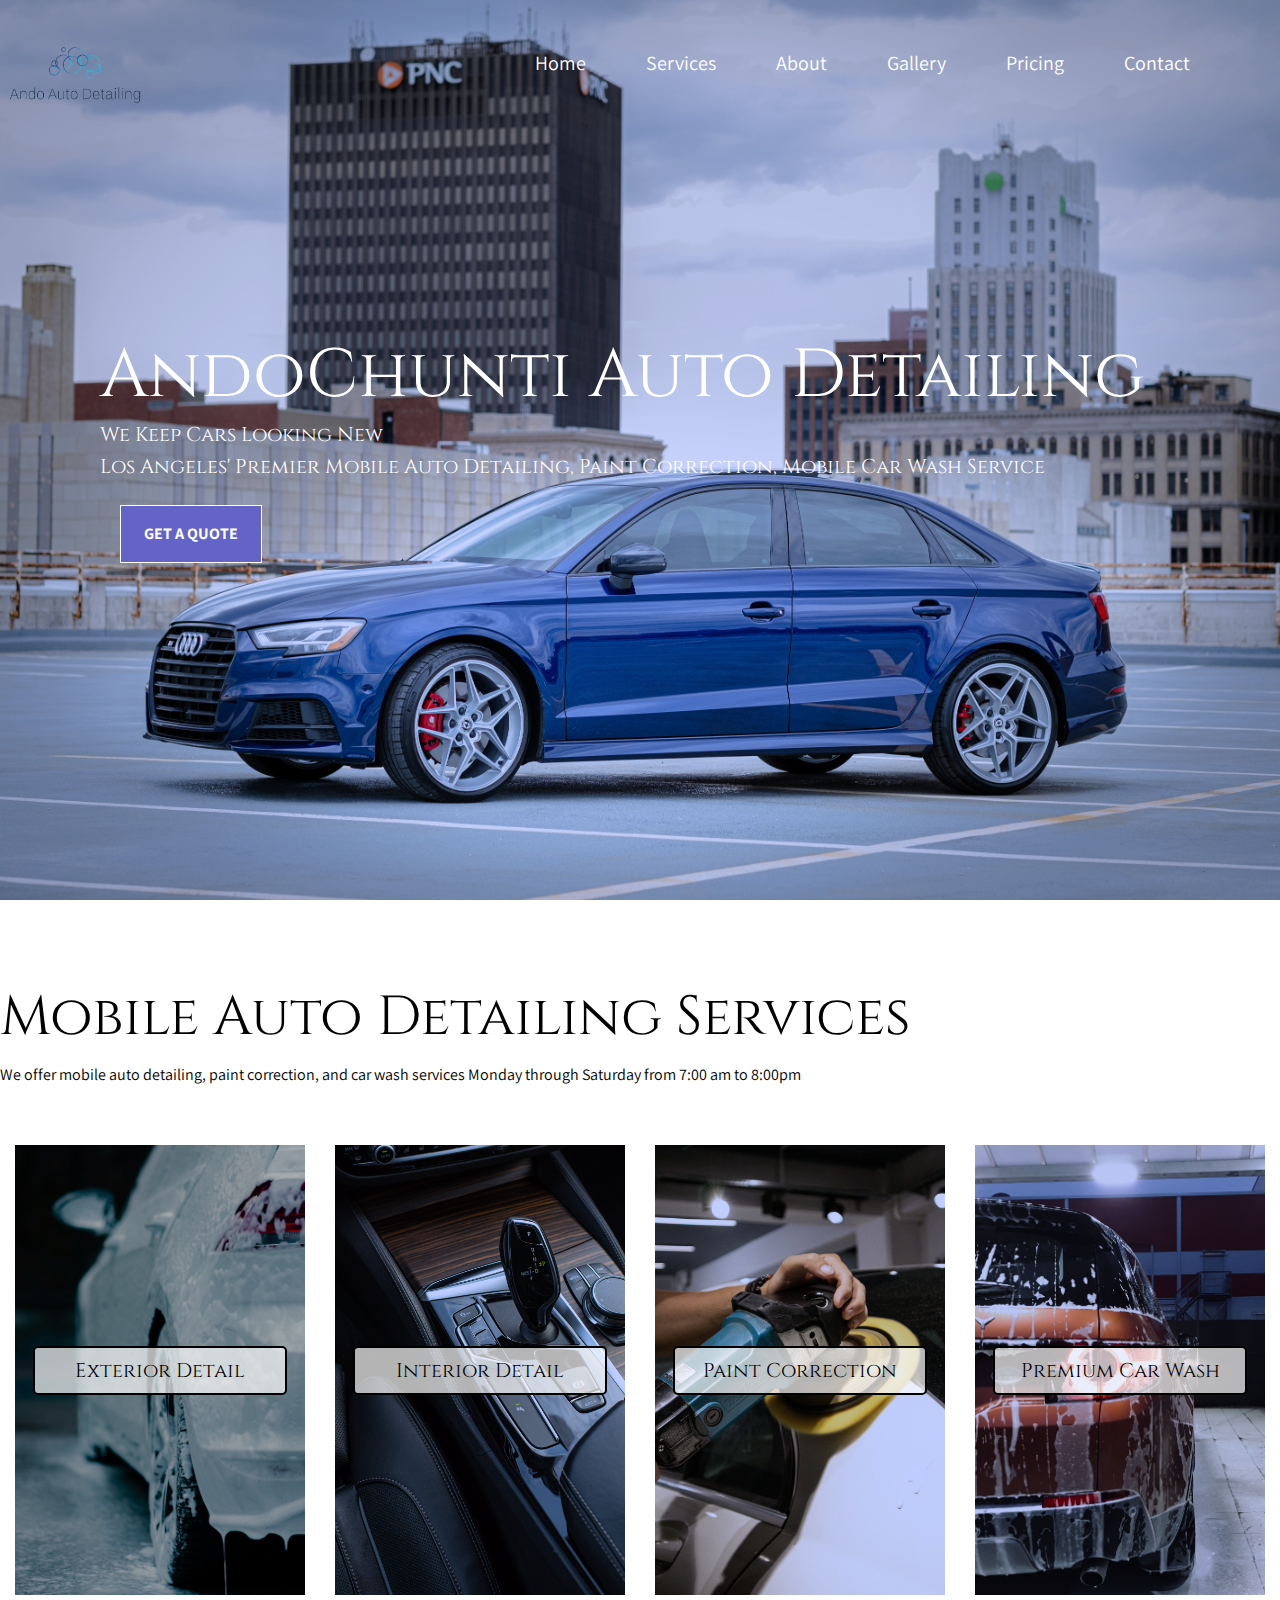
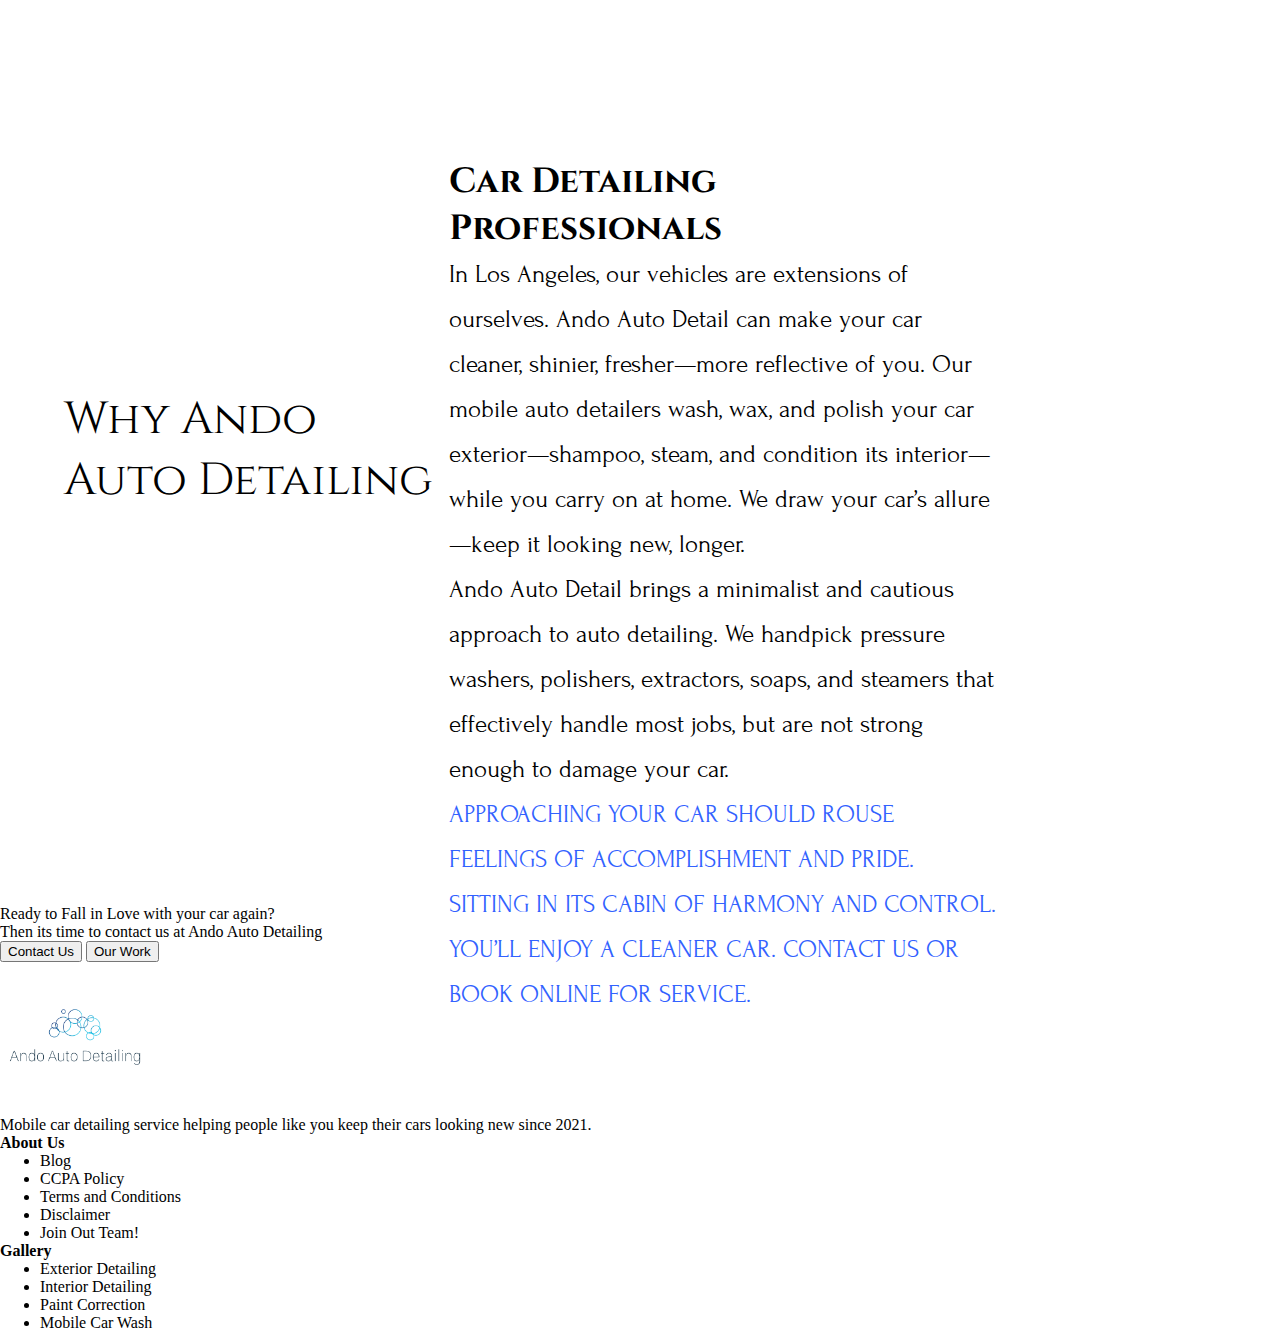
==== index.html @ afe89980 "Added About Section" ====
<!DOCTYPE html>
<html lang="en">
<head>
    <meta charset="UTF-8">
    <meta http-equiv="X-UA-Compatible" content="IE=edge">
    <meta name="viewport" content="width=device-width, initial-scale=1.0">
    <link href="https://fonts.googleapis.com/css2?family=Assistant&display=swap" rel="stylesheet">
    <link href="https://fonts.googleapis.com/css2?family=Cinzel:wght@500&display=swap" rel="stylesheet">
    <link href="https://fonts.googleapis.com/css2?family=Nanum+Pen+Script&display=swap" rel="stylesheet">
    <link href="https://fonts.googleapis.com/css2?family=Julius+Sans+One&display=swap" rel="stylesheet">
    <link href="https://fonts.googleapis.com/css2?family=Forum&display=swap" rel="stylesheet">
    <link rel="stylesheet" href="styles.css">
    <title>Ando Auto Detailing</title>
</head>
<body>
    <div class="page">
        <section class="header-section">
            <header class="header">
                <img src="imgs/logoremovebg.png" class="image-logo">
                <nav>
                    <ul class="header-navbar-list">
                        <li><a>Home</a></li>
                        <li><a>Services</a></li>
                        <li><a>About</a></li>
                        <li><a>Gallery</a></li>
                        <li><a>Pricing</a></li>
                        <li><a>Contact</a></li>
                    </ul>
                </nav>
            </header>
            <section class="header-intro-section">
                <h1>AndoChunti Auto Detailing</h1>
                <p>We Keep Cars Looking New</p>
                <p>Los Angeles' Premier Mobile Auto Detailing, Paint Correction, Mobile Car Wash Service</p>
                <button type="button">GET A QUOTE</button>
            </section>
        </section>
        <section class="services-section">
            <div class="services-section-text">
                <h2>Mobile Auto Detailing Services</h2>
                <p>We offer mobile auto detailing, paint correction, and car wash services Monday through Saturday from 7:00 am to 8:00pm</p>
            </div>
            <section class="services-section-links">
                <div class="exterior-detail service">
                    <div class="service-textbox">
                        <h5>Exterior Detail</h5>
                        <p>Wash, Wax, Clay, Buff, & More.</p>
                    </div>
                </div>
                <div class="interior-detail service">
                    <div class="service-textbox">
                        <h5>Interior Detail</h5>
                        <p>Steam and Shampoo Your Car's Interior.</p>
                    </div>
                </div>
                <div class="paint-correction service">
                    <div class="service-textbox">
                        <h5>Paint Correction</h5>
                        <p>Restore Your Paint's Shine.</p>
                    </div>
                </div>
                <div class="car-wash service">
                    <div class="service-textbox">
                        <h5>Premium Car Wash</h5>
                        <p>The Secret to Keeping Your Car Looking New.</p>
                    </div>
                </div>
            </section>
        </section>
        <section class="about-section">
            <div class="about-section-container">
                <div class="about-section-background"></div>
                <div class="about-section-text">
                    <h2>Why Ando Auto Detailing</h2>
                    <section>
                        <h3>Car Detailing Professionals</h3>
                        <p>In Los Angeles, our vehicles are extensions of ourselves. Ando Auto Detail can make your car cleaner, shinier, fresher—more reflective of you. Our mobile auto detailers wash, wax, and polish your car exterior—shampoo, steam, and condition its interior—while you carry on at home. We draw your car’s allure—keep it looking new, longer.</p>
                        <p>Ando Auto Detail brings a minimalist and cautious approach to auto detailing. We handpick pressure washers, polishers, extractors, soaps, and steamers that effectively handle most jobs, but are not strong enough to damage your car.</p>
                        <p class="last-paragraph">APPROACHING YOUR CAR SHOULD ROUSE FEELINGS OF ACCOMPLISHMENT AND PRIDE. SITTING IN ITS CABIN OF HARMONY AND CONTROL. YOU’LL ENJOY A CLEANER CAR. CONTACT US OR BOOK ONLINE FOR SERVICE.</p>
                    </section>
                </div>
            </div>
        </section>
        <section>
            <p>Ready to Fall in Love with your car again?</p>
            <p>Then its time to contact us at Ando Auto Detailing</p>
            <button type="button">Contact Us</button>
            <button type="button">Our Work</button>
        </section>
        <section>
            <footer>
                <img src="imgs/logoremovebg.png" class="image-logo">
                <p>Mobile car detailing service helping people like you keep their cars looking new since 2021.</p>
                <div>
                    <h4>About Us</h4>
                    <ul>
                        <li>Blog</li>
                        <li>CCPA Policy</li>
                        <li>Terms and Conditions</li>
                        <li>Disclaimer</li>
                        <li>Join Out Team!</li>
                    </ul>
                </div>
                <div>
                    <h4>Gallery</h4>
                    <ul>
                        <li>Exterior Detailing</li>
                        <li>Interior Detailing</li>
                        <li>Paint Correction</li>
                        <li>Mobile Car Wash</li>
                    </ul>
                </div>
            </footer>
        </section>
    </div>
</body>
</html>
---- styles.css ----
*, *::after, *::before {
    margin:0;
}

/*******************************************
Header Section
********************************************/
.header-section {
    background-image: url(imgs/audiheaderimage.jpg);
    background-size: cover;
    background-position: 50% 60%;
    height: 100vh;
    background-color: rgba(156, 179, 255, 0.55);
    background-blend-mode: multiply;
    color: white;
}

.header {
    display: flex;
}

.header-navbar-list {
    display: flex;
    justify-content: flex-end;
    list-style-type: none;
    margin-right: 60px;
}

.header-navbar-list li {
    margin: 50px 30px;
    font: 20px "Assistant";
}

nav {
    width: 100%;
}

.image-logo {
    height: 150px;
}

.header-intro-section {
    margin: 20vh 0 0 100px;
}

h1 {
    font: 68px "Cinzel";
}

.header-intro-section p {
    font: 20px "Cinzel";
    margin-bottom: 5px;
}

.header-intro-section button {
    background-color: rgba(100,100,200,1);
    border: 1px solid white;
    box-sizing: border-box;
    color: white;
    font-family: "Assistant";
    font-size: 16px;
    font-weight: 700;
    line-height: 24px;
    padding: 16px 23px;
    margin: 20px;
    transition: .8s;
}

.header-intro-section button:hover {
    background-color: white;
    color: black;
    border: 1px solid black;
}

/*********************************************
Service Section
**************************************************/

.services-section {
    display: flex;
    flex-direction: column;
}

.services-section-text {
    align-self: center;
    margin: 80px 370px 60px 0;
}

.services-section h2 {
    font: 55px "Cinzel";
    text-align: start;
    margin-bottom: 10px;
}

.services-section p {
    font-family: "Assistant";
    text-align: start;
}


.services-section-links {
    display: flex;
    flex-direction: row;
    justify-content: center;

}

.service {
    height: 450px;
    width: 300px;
    margin: 0 15px;
    background-color: rgba(156, 179, 255, 0.65);
    background-blend-mode: multiply;
    display: flex;
    justify-content: center;
    align-items: center;
}

.exterior-detail {
    background-image: url(imgs/exteriordetail.jpg);
    background-size: cover;
    background-color: rgba(255, 180, 145, 0.55);
    background-blend-mode: multiply;
}

.interior-detail {
    background-image: url(imgs/interiordetail.jpg);
    background-size: cover;
}

.paint-correction {
    background-image: url(imgs/paintcorrection.jpg);
    background-size: cover;
}

.car-wash {
    background-image: url(imgs/premierwash.jpg);
    background-size: cover;
}

.service-textbox {
    height: 45px;
    width: 250px;
    background-color: rgba(255,255,255,.7);
    border: 2px solid black;
    border-radius: 5px;
    display:flex;
    flex-direction: column;
    justify-content: center;
    align-items:center;
    transition: .5s;
}

.service-textbox h5 {
    font: 20px "Cinzel";
}

.service-textbox p {
    text-align: center;
    display: none;
}

.service:hover .service-textbox p {
    display: block;
}

.service:hover .service-textbox {
    height: 350px;
    justify-content: space-evenly;
}

.service:hover {
    background-color: white;
}

/***************************************
About Section
***************************************/




.about-section-container {
    margin: 50px 0;
    display:flex;
    flex-direction: row-reverse;
}


.about-section-background {
    background-image: url(imgs/driverinterior.jpg);
    background-size: cover;
    background-attachment: fixed;
    background-repeat: no-repeat;
    background-position: center center;
    width:65vw;
    height:90vh;
}

.about-section-text {
    color: black;
    background-color: rgba(255,255,255,1);
    height: 65vh;
    width: 80vw;
    align-self: center;
    margin-right: -40vw;
    z-index: 1;
    display: flex;
    justify-content: space-between;
}

.about-section-text h2 {
    font: 45px "Cinzel";
    align-self: center;
    margin: 0 0 0 5vw;
}

.about-section-text section {
    margin: 0 2vw 0 0;
    width: 900px;
    display: flex;
    flex-direction: column;
    justify-content: space-around;
}

.about-section-text section h3 {
    font: 35px "Cinzel";
    font-weight: bold;
}

.about-section-text section p {
    font: 25px "Forum";
    line-height: 45px;
}

.last-paragraph {
    color: rgb(50, 98, 255)
}
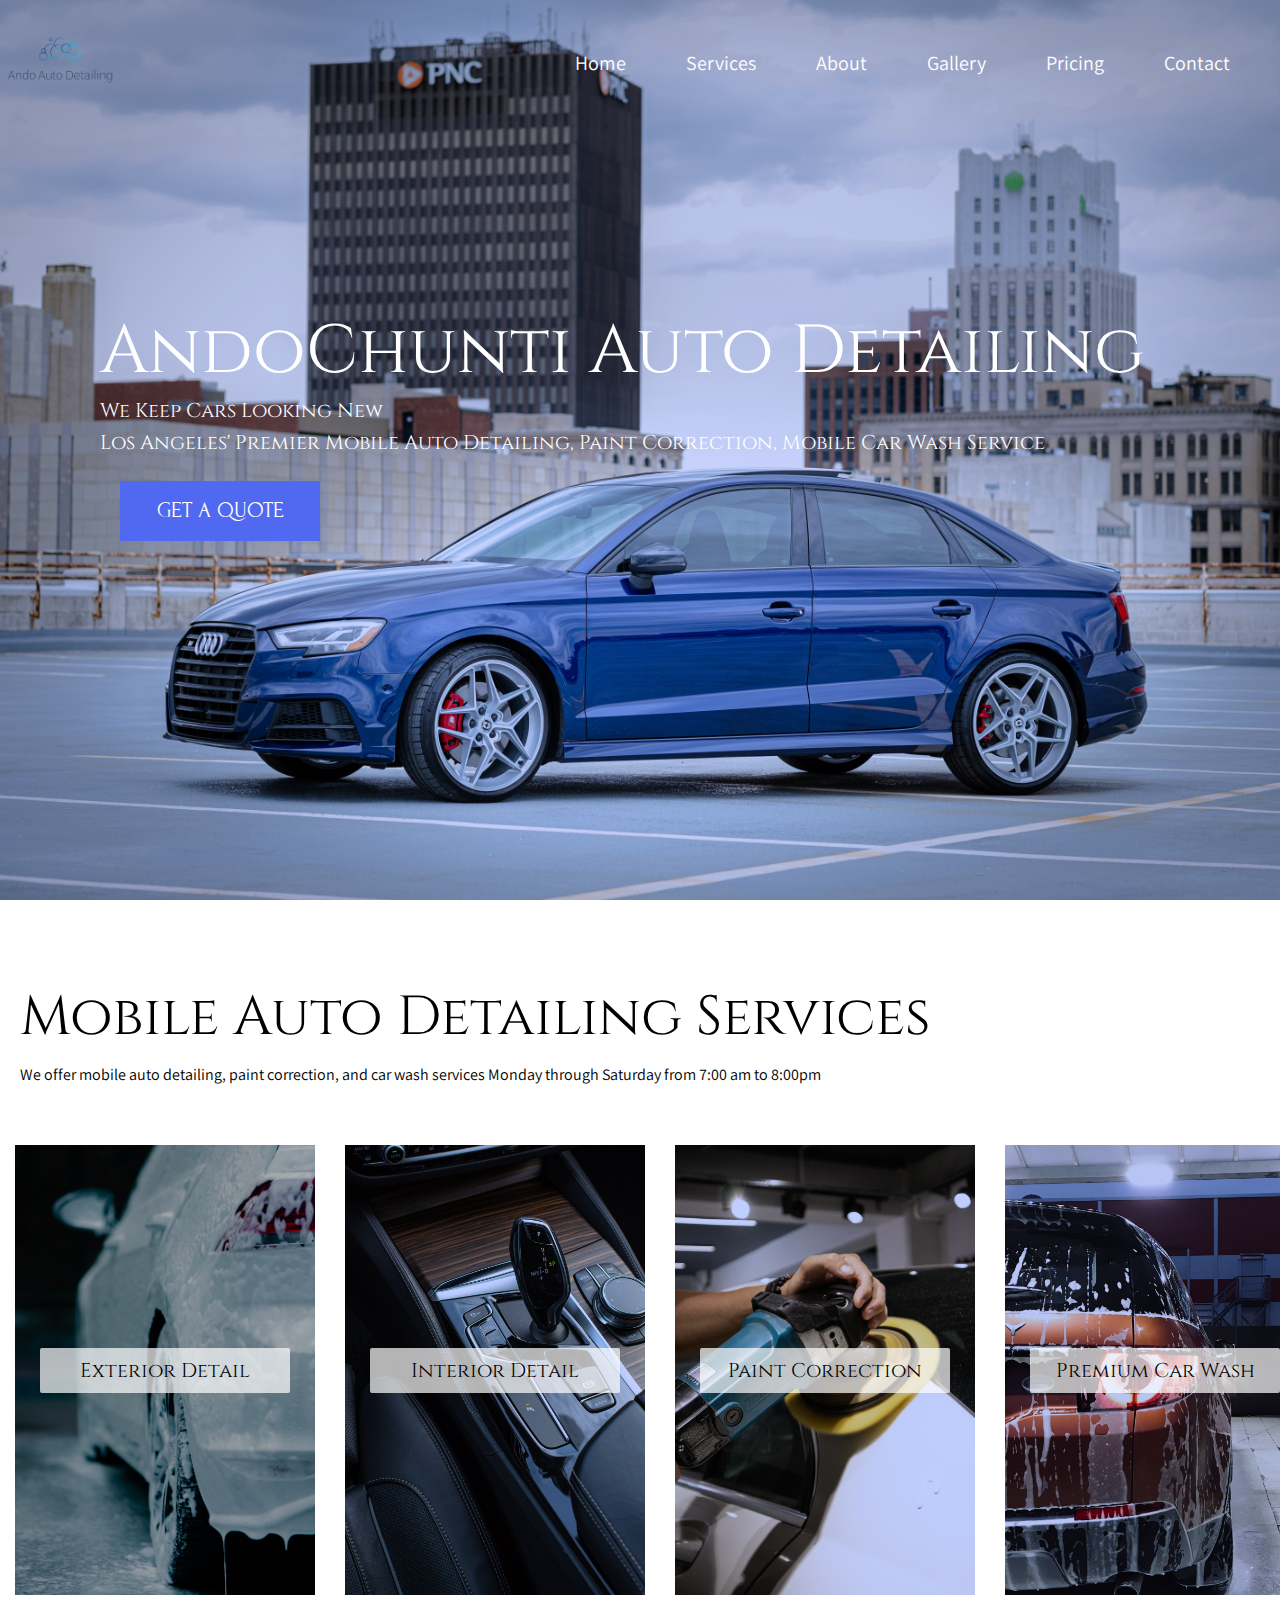
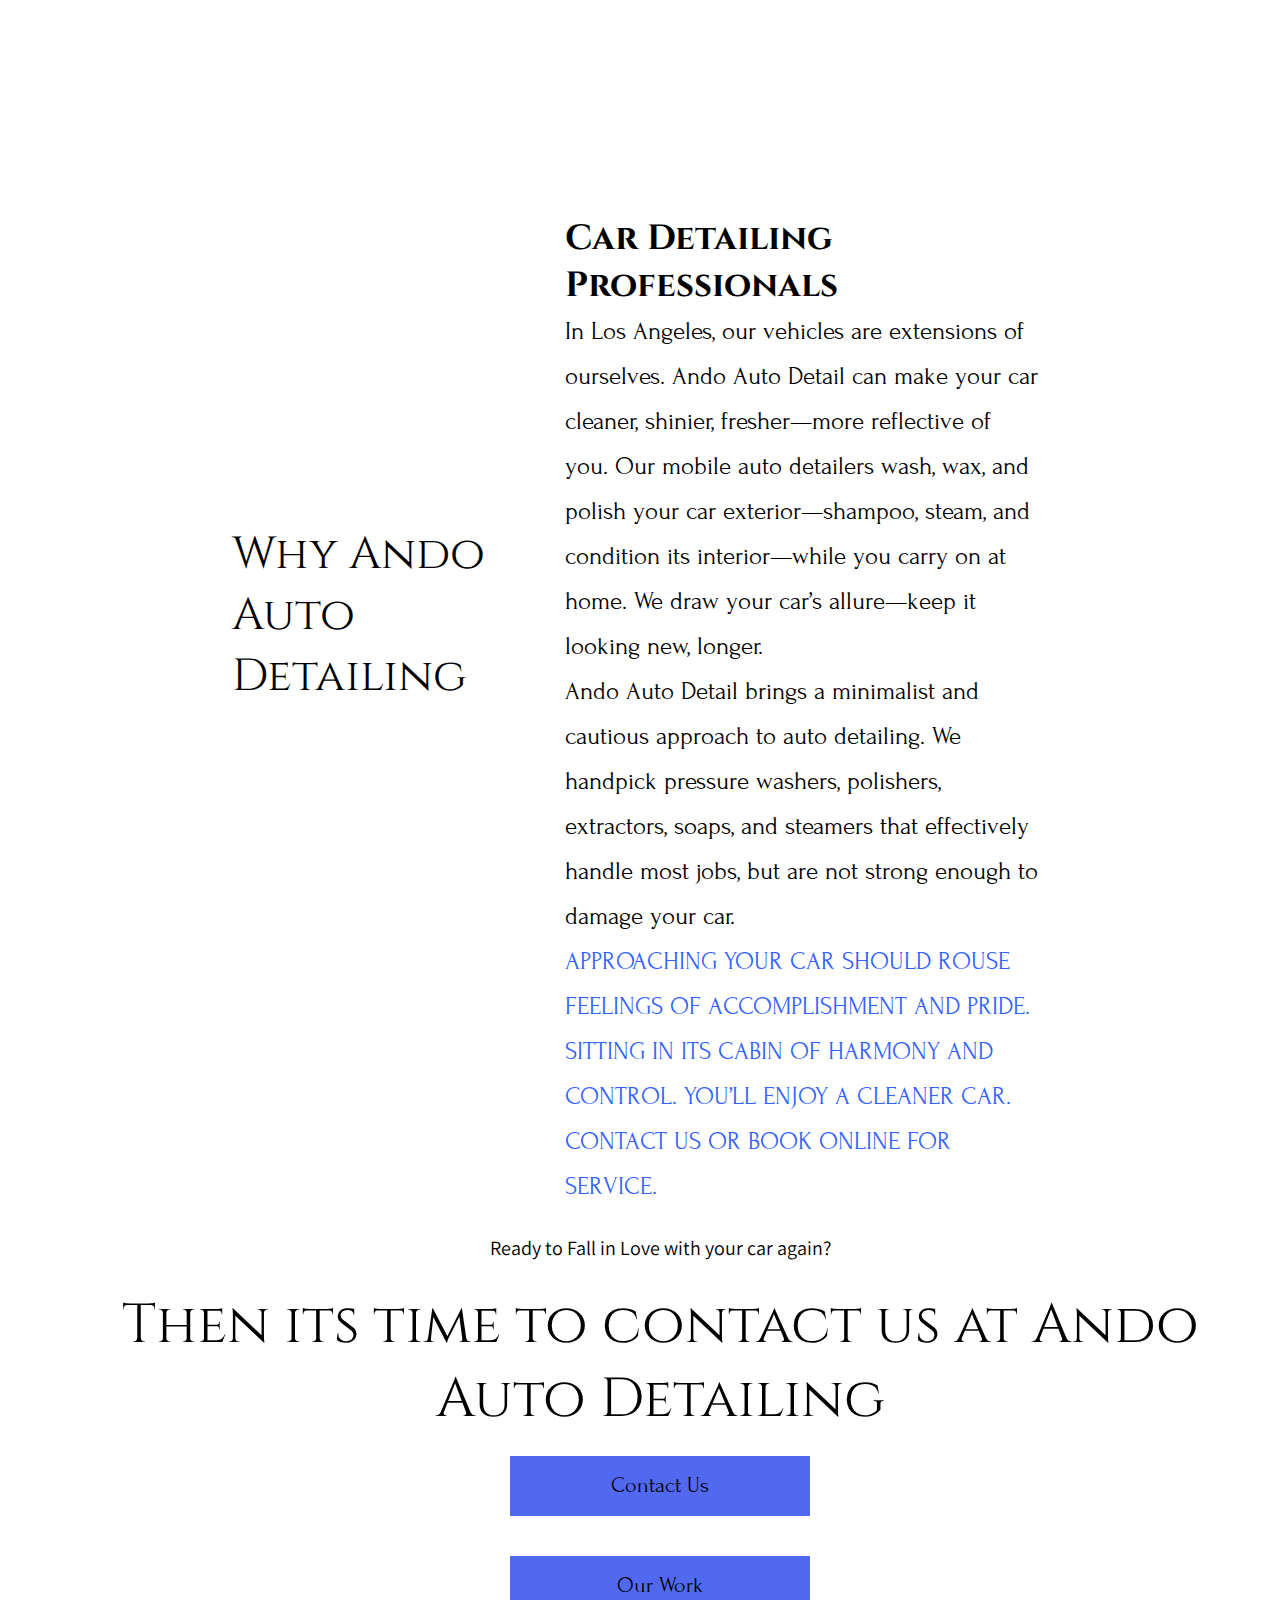
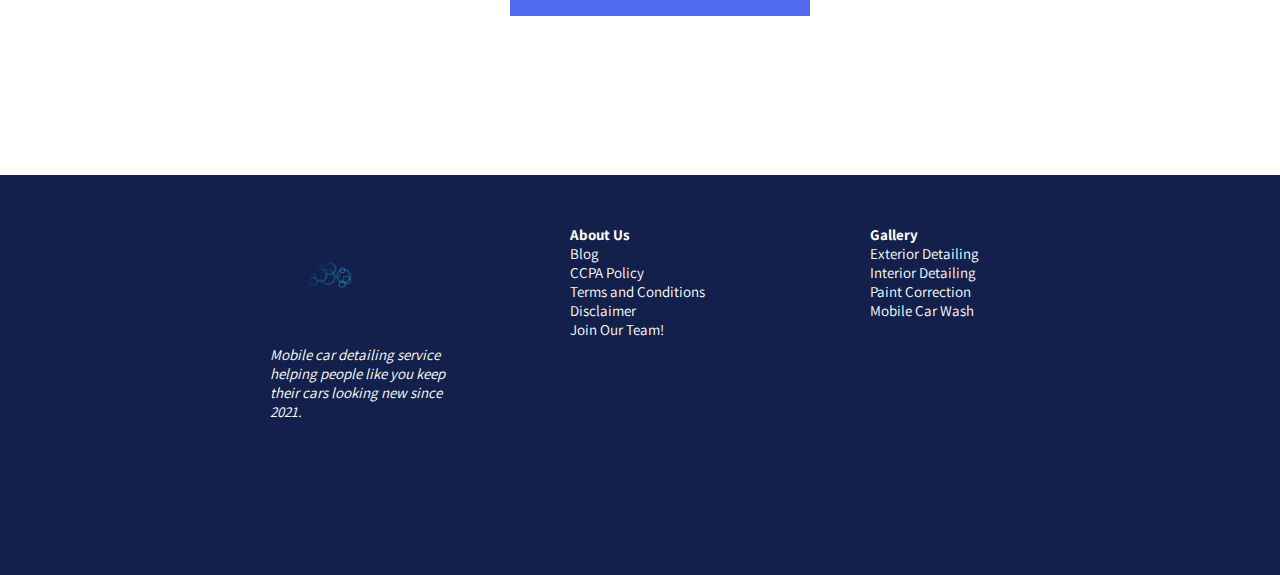
==== commit a3ed09d7: "Added Contact and Footer Section" ====
--- a/index.html
+++ b/index.html
@@ -81,27 +81,31 @@
                 </div>
             </div>
         </section>
-        <section>
-            <p>Ready to Fall in Love with your car again?</p>
-            <p>Then its time to contact us at Ando Auto Detailing</p>
-            <button type="button">Contact Us</button>
-            <button type="button">Our Work</button>
+        <section class="contact-section">
+            <div class="contact-section-container">
+                <p>Ready to Fall in Love with your car again?</p>
+                <h2>Then its time to contact us at Ando Auto Detailing</h2>
+                <button type="button">Contact Us</button>
+                <button type="button">Our Work</button>
+            </div>
         </section>
-        <section>
-            <footer>
-                <img src="imgs/logoremovebg.png" class="image-logo">
-                <p>Mobile car detailing service helping people like you keep their cars looking new since 2021.</p>
-                <div>
+        <section class="footer-section">
+            <footer class="footer-section-container">
+                <div class="footer-section-summary">
+                    <img src="imgs/logoremovebg.png" class="image-logo">
+                    <p><em>Mobile car detailing service helping people like you keep their cars looking new since 2021.</em></p>
+                </div>
+                <div class="footer-section-about">
                     <h4>About Us</h4>
                     <ul>
                         <li>Blog</li>
                         <li>CCPA Policy</li>
                         <li>Terms and Conditions</li>
                         <li>Disclaimer</li>
-                        <li>Join Out Team!</li>
+                        <li>Join Our Team!</li>
                     </ul>
                 </div>
-                <div>
+                <div class="footer-section-gallery">
                     <h4>Gallery</h4>
                     <ul>
                         <li>Exterior Detailing</li>
--- a/styles.css
+++ b/styles.css
@@ -1,5 +1,9 @@
 *, *::after, *::before {
     margin:0;
+}
+
+body {
+    position: absolute;
 }
 
 /*******************************************
@@ -36,7 +40,7 @@
 }
 
 .image-logo {
-    height: 150px;
+    height:120px;
 }
 
 .header-intro-section {
@@ -53,23 +57,23 @@
 }
 
 .header-intro-section button {
-    background-color: rgba(100,100,200,1);
-    border: 1px solid white;
+    background-color: rgb(81, 105, 241);
+    border: none;
     box-sizing: border-box;
     color: white;
-    font-family: "Assistant";
-    font-size: 16px;
-    font-weight: 700;
+    font: 22px "Forum";
     line-height: 24px;
     padding: 16px 23px;
     margin: 20px;
     transition: .8s;
+    width: 200px;
+    height: 60px;
 }
 
 .header-intro-section button:hover {
-    background-color: white;
-    color: black;
-    border: 1px solid black;
+    height: 65px;
+    width: 220px;
+    font-size: 24px;
 }
 
 /*********************************************
@@ -142,8 +146,8 @@
     height: 45px;
     width: 250px;
     background-color: rgba(255,255,255,.7);
-    border: 2px solid black;
-    border-radius: 5px;
+    border: none;
+    border-radius: 2px;
     display:flex;
     flex-direction: column;
     justify-content: center;
@@ -181,7 +185,7 @@
 
 
 .about-section-container {
-    margin: 50px 0;
+    margin: 120px 0;
     display:flex;
     flex-direction: row-reverse;
 }
@@ -193,17 +197,17 @@
     background-attachment: fixed;
     background-repeat: no-repeat;
     background-position: center center;
-    width:65vw;
-    height:90vh;
+    width:50vw;
+    height:1000px;
 }
 
 .about-section-text {
     color: black;
     background-color: rgba(255,255,255,1);
-    height: 65vh;
-    width: 80vw;
+    height: 800px;
+    width: 70vw;
     align-self: center;
-    margin-right: -40vw;
+    margin-right: -30vw;
     z-index: 1;
     display: flex;
     justify-content: space-between;
@@ -235,4 +239,86 @@
 
 .last-paragraph {
     color: rgb(50, 98, 255)
-}+}
+
+
+/***************************************
+Contact Section
+***************************************/
+
+.contact-section {
+    margin: 0 100px 0 100px;
+}
+
+.contact-section-container {
+    height: 60vh;
+    display: flex;
+    flex-direction: column;
+    align-items: center;
+    justify-content: flex-start;
+}
+
+.contact-section-container p {
+    font: 20px "Assistant";
+    text-align: center;
+    margin: 0 0 3vh 0;
+}
+
+.contact-section-container h2 {
+    font: 55px "Cinzel";
+    text-align: center;
+}
+
+
+.contact-section-container button {
+    background-color: rgb(81, 105, 241);
+    border: none;
+    box-sizing: border-box;
+    color: black;
+    font-family: "Forum";
+    font-size: 22px;
+    line-height: 24px;
+    padding: 16px 23px;
+    margin: 20px;
+    transition: .8s;
+    height: 60px;
+    width: 300px;
+}
+
+.contact-section-container button:hover {
+    height: 65px;
+    width: 320px;
+    font-size: 24px;
+}
+
+/***********************************
+Footer Section
+************************************/
+
+.footer-section {
+    background-color: rgb(19, 32, 75);
+    height: 400px;
+
+}
+
+.footer-section-container {
+    display: flex;
+    justify-content: center;
+    align-items: flex-start;
+}
+
+.footer-section-container div {
+    display: flex;
+    flex-direction: column;
+    align-items: flex-start;
+    width: 180px;
+    margin: 20px;
+    font: 15px "Assistant";
+    color: white;
+    margin: 50px 60px 0 60px;
+}
+
+.footer-section ul {
+    list-style-type: none;
+    padding-left: 0;
+}
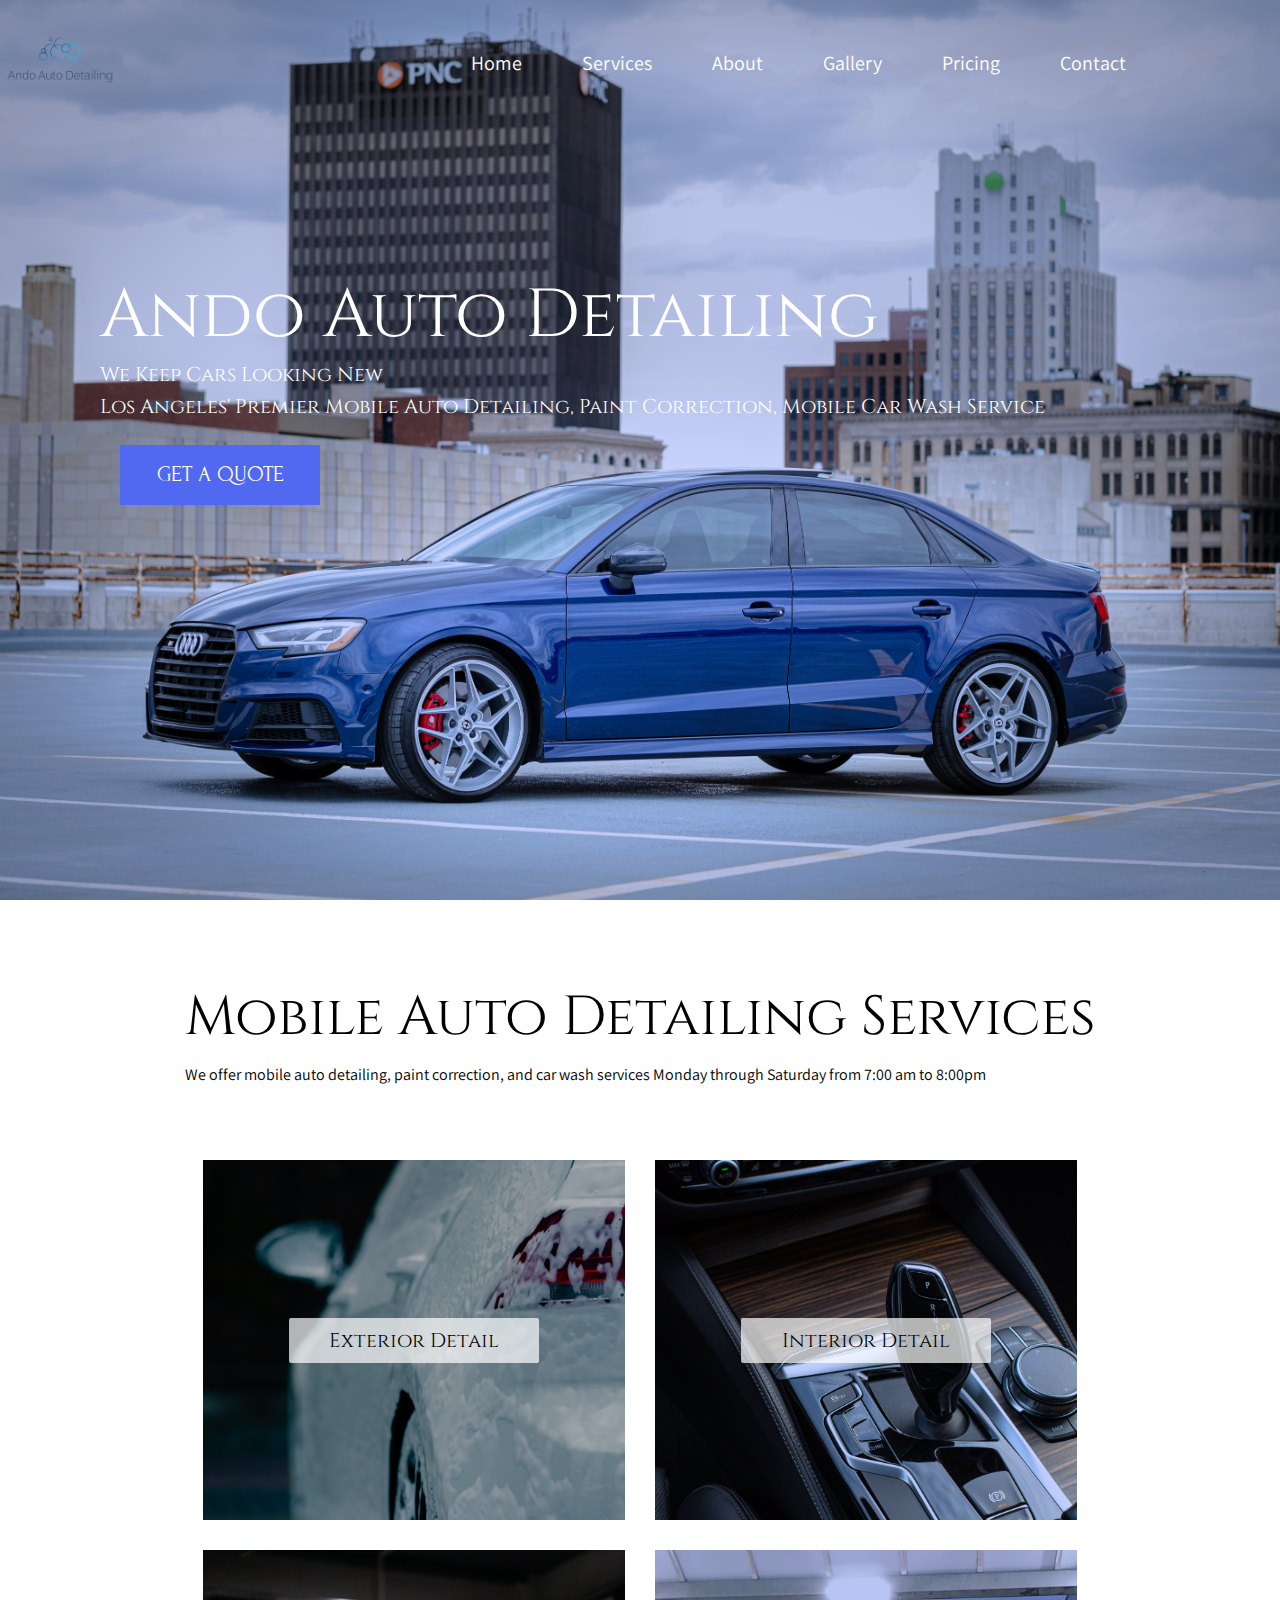
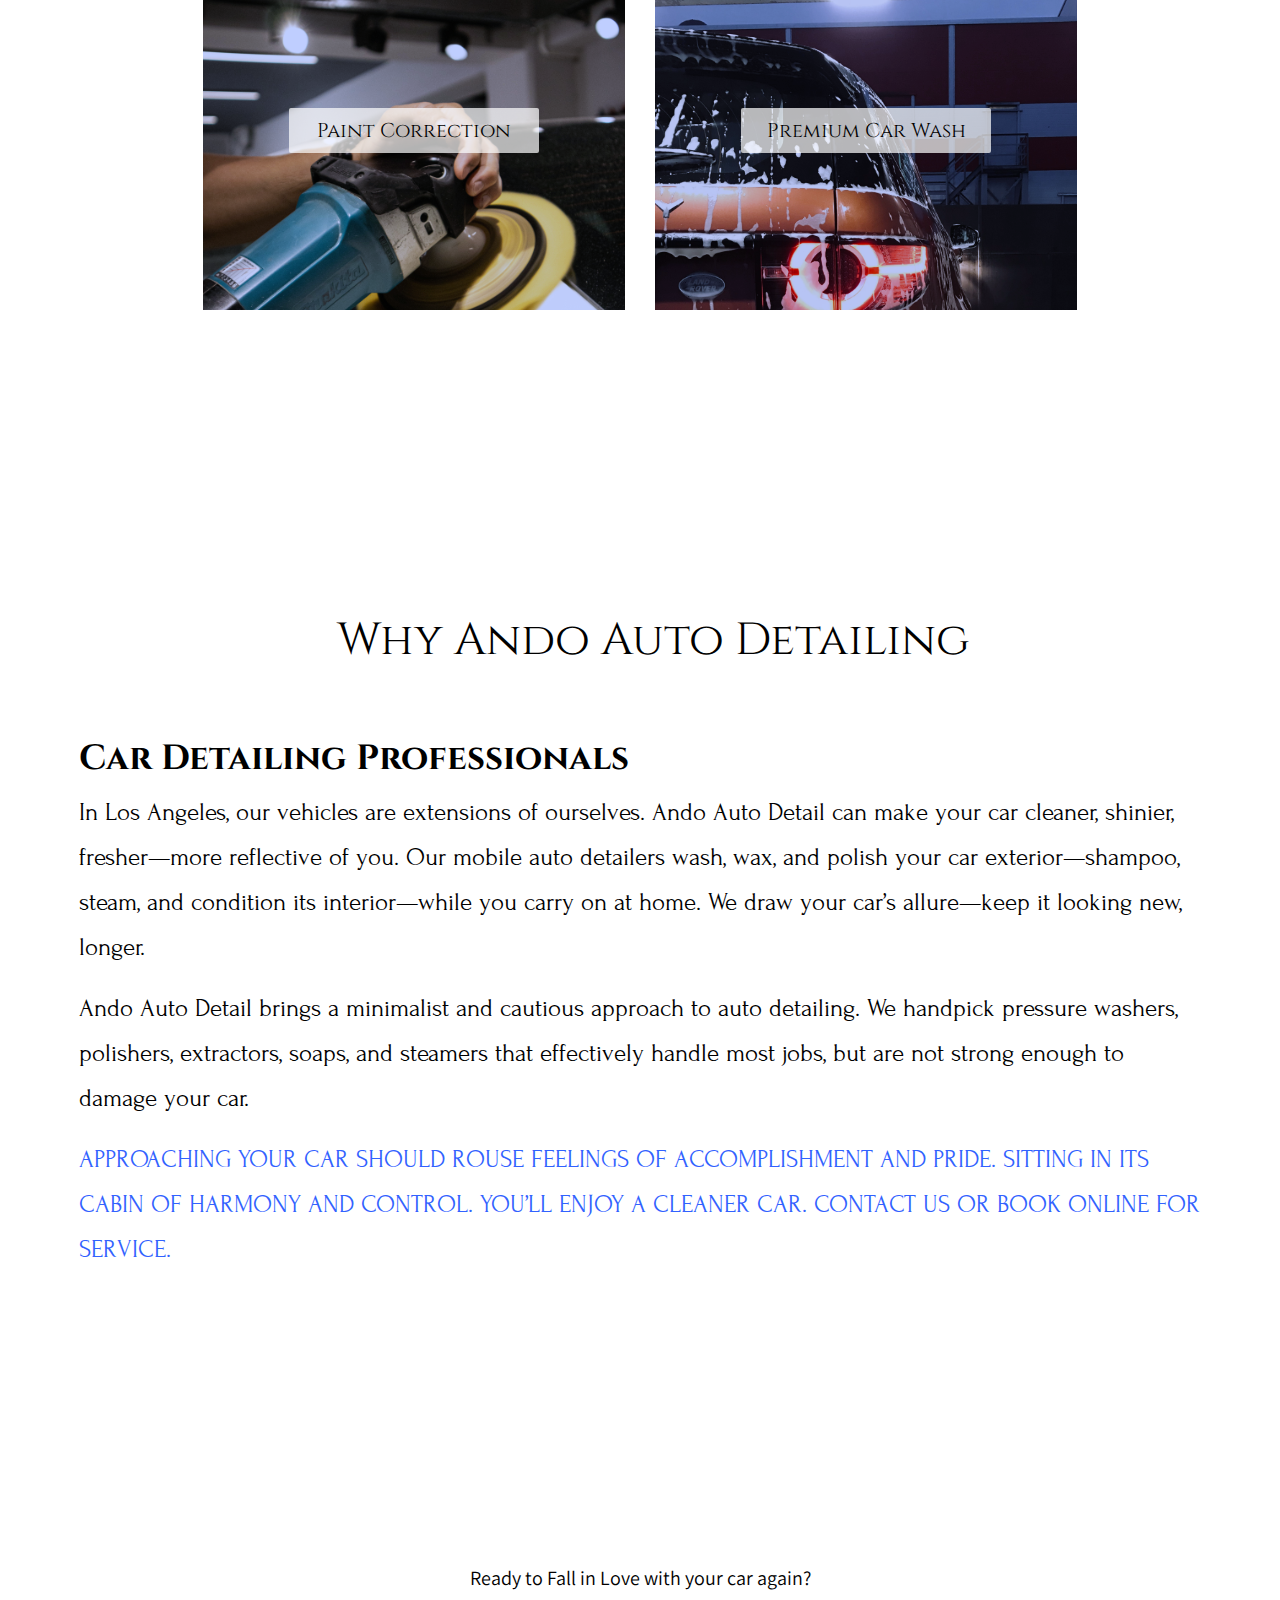
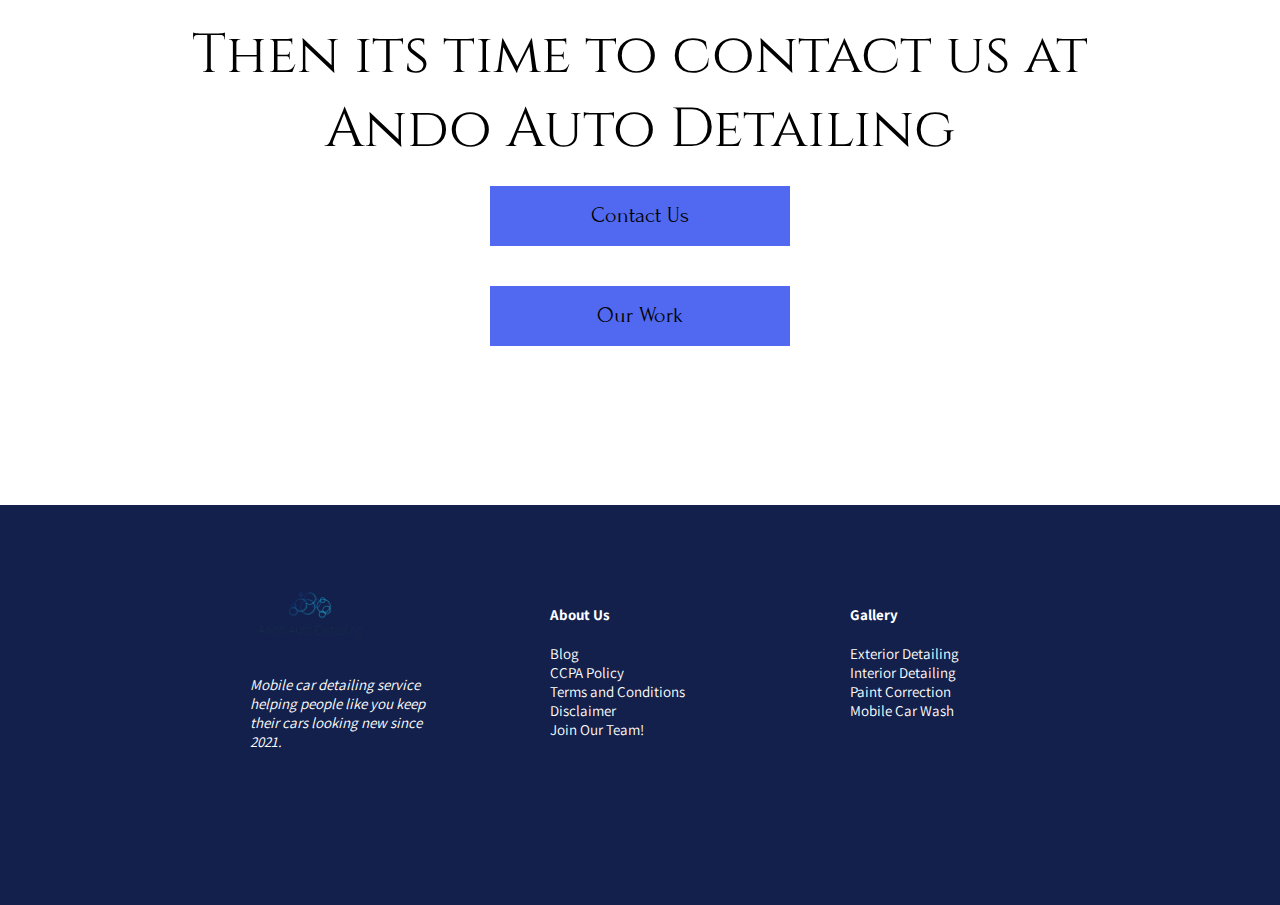
==== commit 40b7615f: "updated html and css" ====
--- a/index.html
+++ b/index.html
@@ -27,9 +27,25 @@
                         <li><a>Contact</a></li>
                     </ul>
                 </nav>
-            </header>
+                <label class="header-dropdown-label" for="check">
+                    <input type="checkbox" id="check"/> 
+                    <span></span>
+                    <span></span>
+                    <span></span>
+                </label>
+            </header>  
+            <section class="header-dropdown-list">
+                <ul class="header-navbar-list-dropdown">
+                    <li><a>Home</a></li>
+                    <li><a>Services</a></li>
+                    <li><a>About</a></li>
+                    <li><a>Gallery</a></li>
+                    <li><a>Pricing</a></li>
+                    <li><a>Contact</a></li>
+                </ul>
+            </section>      
             <section class="header-intro-section">
-                <h1>AndoChunti Auto Detailing</h1>
+                <h1>Ando Auto Detailing</h1>
                 <p>We Keep Cars Looking New</p>
                 <p>Los Angeles' Premier Mobile Auto Detailing, Paint Correction, Mobile Car Wash Service</p>
                 <button type="button">GET A QUOTE</button>
--- a/styles.css
+++ b/styles.css
@@ -4,16 +4,19 @@
 
 body {
     position: absolute;
-}
-
-/*******************************************
+    max-width:100%;
+}
+
+/***************************************************************************************************************
 Header Section
-********************************************/
+****************************************************************************************************************/
 .header-section {
     background-image: url(imgs/audiheaderimage.jpg);
     background-size: cover;
     background-position: 50% 60%;
     height: 100vh;
+    width: 100vw;
+    max-width: 100%;
     background-color: rgba(156, 179, 255, 0.55);
     background-blend-mode: multiply;
     color: white;
@@ -21,6 +24,7 @@
 
 .header {
     display: flex;
+    justify-content: space-between;
 }
 
 .header-navbar-list {
@@ -39,11 +43,85 @@
     width: 100%;
 }
 
+.header-dropdown-label {
+
+    visibility: hidden;
+    display: flex;
+    flex-direction: column;
+    width: 40px;
+    cursor: pointer;
+    margin: 15px 30px 0 0;
+}
+
+.header-dropdown-label span {
+    background-color: white;
+    border-radius: 10px;
+    height: 5px;
+    margin: 5px 0;
+    transition: .4s cubic-bezier(.68,-.6,.32,1.6);
+}
+span:nth-of-type(1){
+    width:50%;
+}
+span:nth-of-type(2){
+    width:100%;
+}
+span:nth-of-type(3){
+    width:75%;
+}
+input[type="checkbox"]{
+    display:none;
+}
+input[type="checkbox"]:checked ~ span:nth-of-type(1){
+    transform-origin:bottom;
+    transform:rotatez(45deg) translate(7px,3px)
+}
+input[type="checkbox"]:checked ~ span:nth-of-type(2){
+    transform-origin:top;
+    transform:rotatez(-45deg)
+}
+input[type="checkbox"]:checked ~ span:nth-of-type(3){
+    transform-origin:bottom;
+    width:56%;
+    transform: translate(16px,-10px) rotatez(45deg);
+}
+
+.header-dropdown-list {
+    display: flex;
+    flex-direction: column;
+    visibility: hidden;
+}
+
+.header-navbar-list-dropdown {
+    list-style-type: none;
+    padding: 0;
+    background-color: white;
+}
+
+.header-navbar-list-dropdown li {
+    color: black;
+    background-color: white;
+    height: 30px;
+    font: 20px "Assistant";
+    text-align: center;
+    border-bottom: solid 1px black;
+}
+
+.header-navbar-list-dropdown li:nth-of-type(1) {
+    border-top: solid 1px black;
+}
+
+
+
+
+
 .image-logo {
     height:120px;
 }
 
 .header-intro-section {
+    position: absolute;
+    top: 10vh;
     margin: 20vh 0 0 100px;
 }
 
@@ -76,9 +154,9 @@
     font-size: 24px;
 }
 
-/*********************************************
+/*****************************************************************************************************************
 Service Section
-**************************************************/
+******************************************************************************************************************/
 
 .services-section {
     display: flex;
@@ -106,7 +184,6 @@
     display: flex;
     flex-direction: row;
     justify-content: center;
-
 }
 
 .service {
@@ -177,19 +254,15 @@
     background-color: white;
 }
 
-/***************************************
+/***********************************************************************************************************
 About Section
-***************************************/
-
-
-
+***********************************************************************************************************/
 
 .about-section-container {
     margin: 120px 0;
     display:flex;
     flex-direction: row-reverse;
 }
-
 
 .about-section-background {
     background-image: url(imgs/driverinterior.jpg);
@@ -197,7 +270,7 @@
     background-attachment: fixed;
     background-repeat: no-repeat;
     background-position: center center;
-    width:50vw;
+    min-width:50vw;
     height:1000px;
 }
 
@@ -205,7 +278,7 @@
     color: black;
     background-color: rgba(255,255,255,1);
     height: 800px;
-    width: 70vw;
+    min-width: 70vw;
     align-self: center;
     margin-right: -30vw;
     z-index: 1;
@@ -216,23 +289,24 @@
 .about-section-text h2 {
     font: 45px "Cinzel";
     align-self: center;
-    margin: 0 0 0 5vw;
+    margin: 0 3vw 0 5vw;
+    min-width: 270px;
 }
 
 .about-section-text section {
     margin: 0 2vw 0 0;
-    width: 900px;
+    max-width: 800px;
     display: flex;
     flex-direction: column;
     justify-content: space-around;
 }
 
-.about-section-text section h3 {
+.about-section-text h3 {
     font: 35px "Cinzel";
     font-weight: bold;
 }
 
-.about-section-text section p {
+.about-section-text p {
     font: 25px "Forum";
     line-height: 45px;
 }
@@ -242,12 +316,12 @@
 }
 
 
-/***************************************
+/***********************************************************************************************************
 Contact Section
-***************************************/
+***********************************************************************************************************/
 
 .contact-section {
-    margin: 0 100px 0 100px;
+    margin: 0 8vw;
 }
 
 .contact-section-container {
@@ -291,14 +365,13 @@
     font-size: 24px;
 }
 
-/***********************************
+/*******************************************************************************************************
 Footer Section
-************************************/
+********************************************************************************************************/
 
 .footer-section {
     background-color: rgb(19, 32, 75);
     height: 400px;
-
 }
 
 .footer-section-container {
@@ -322,3 +395,171 @@
     list-style-type: none;
     padding-left: 0;
 }
+
+.footer-section h4 {
+    margin-bottom: 20px;
+}
+
+.footer-section div + div {
+    margin-top: 100px; 
+}
+
+/******************************************************************************************************************
+Media Queries
+*******************************************************************************************************************/
+
+@media screen and (max-width: 1350px) {
+    /* body {
+        background-color: rgb(69, 197, 236);
+    } */
+    .services-section-links {
+        flex-wrap: wrap;
+    }
+    .service {
+        margin: 15px;
+        width: 33vw;
+        height: 40vh;
+    }
+    .services-section-text {
+        margin: 80px 0px 60px 0px;
+    }
+}
+
+@media screen and (max-width: 1300px) {
+    /* body {
+        background-color: rgb(44, 107, 35);
+    } */
+    .about-section-text {
+        min-width: 90vw;
+        max-width: 90vw;
+        flex-direction: column;
+        justify-content: space-evenly;
+        margin: 0 -95vw 0 0;
+    }
+    .about-section-background {
+        min-width: 100vw;
+    }
+    .about-section-text section {
+        margin: 0 15px;
+        max-width: 100%;
+    }
+    .about-section-text section p {
+        margin: 8px 0;
+    }
+}
+
+@media screen and (max-width: 1000px) {
+    .service {
+        width: 45vw;
+        height: 50vw;
+        margin: 10px;
+    }
+    .header-dropdown-label {
+        visibility:visible;
+    }
+    nav {
+        width: 0px;
+        visibility: hidden;
+    }
+}
+
+@media screen and (max-width: 800px) {
+    .about-section-text h3 {
+        font-size: 30px;
+    }
+    .about-section-text p {
+        font-size: 18px;
+    }
+    .header-section {
+        max-height: 100vh;
+        height: 800px;
+    }
+    .header-intro-section {
+        margin-top: 10vh;
+    }
+}
+
+@media screen and (max-width: 700px) {
+    .header-intro-section {
+        margin-left: 10px;
+    }
+    h1 {
+        font-size: 48px;
+    }
+    .services-section h2 {
+        font-size: 40px;
+    }
+    .about-section-text h2 {
+        font-size: 35px;
+    }
+    .contact-section h2 {
+        font-size: 40px;
+    }
+    .footer-section-container {
+        flex-direction:column;
+        align-items: center;
+    }
+    .footer-section {
+        height: 700px;
+    }
+    .footer-section-container div {
+        width: 300px;
+    }
+    .footer-section-summary img {
+        align-self: center;
+    }
+    .footer-section ul {
+        width: 100%;
+        text-align: center;
+    }
+    
+    .footer-section h4 {
+        width: 100%;
+        text-align: center;
+        margin-bottom: 10px;
+    }
+}
+
+@media screen and (max-width:600px) {
+    .header-section {
+        max-height: 100vh;
+        height: 600px;
+    }
+
+    .services-section-links {
+        flex-direction: column;
+        align-items: center;
+    }
+    .service {
+        width: 80vw;
+        height: 390px;
+    }
+
+
+    .about-section-text h2 {
+        text-align: center;
+    }
+    .about-section-text {
+        height: 1000px;
+    }
+    .about-section-background {
+        height: 1200px;
+    }
+    .about-section-text h3 {
+        text-align: center;
+    }
+    .contact-section {
+        height: 600px;
+    }
+
+
+}
+
+@media screen and (max-width:500px) {
+    .about-section-text {
+        height: 1250px;
+    }
+    .about-section-background {
+        height: 1450px;
+    }
+}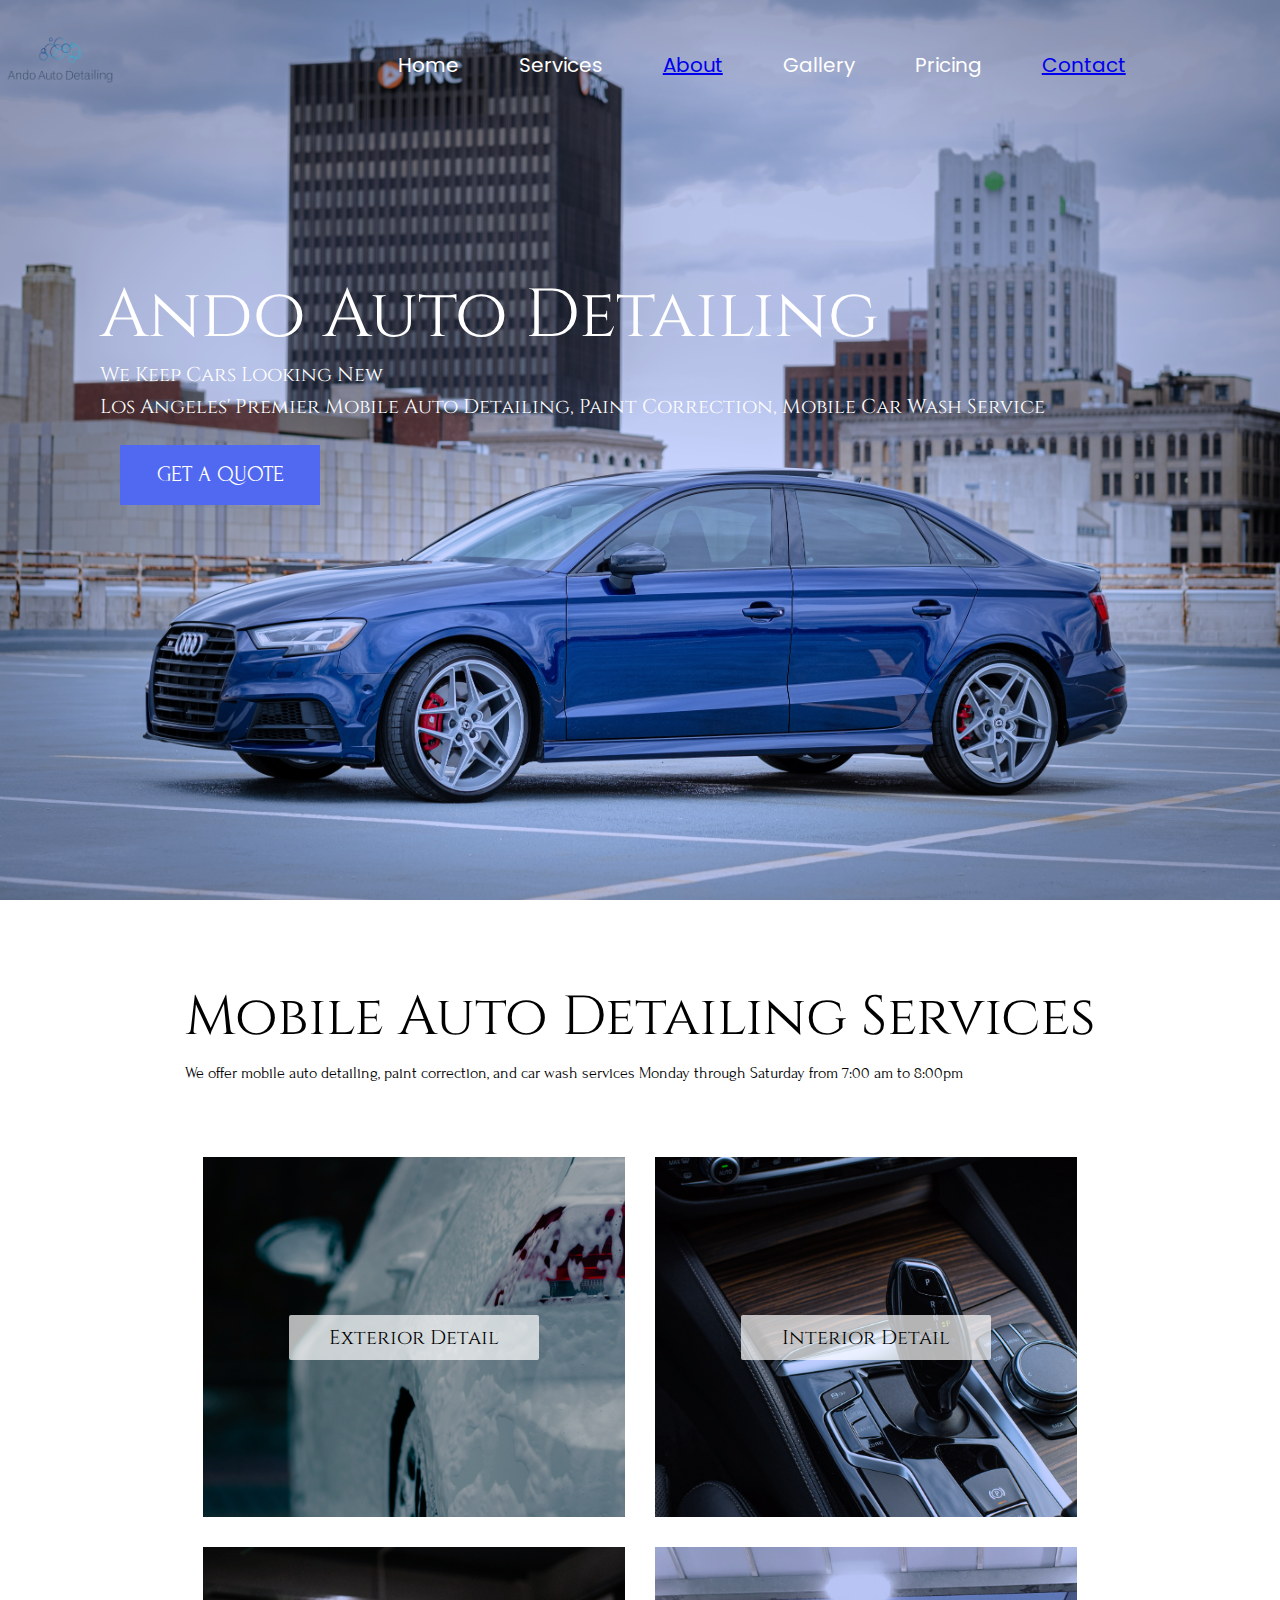
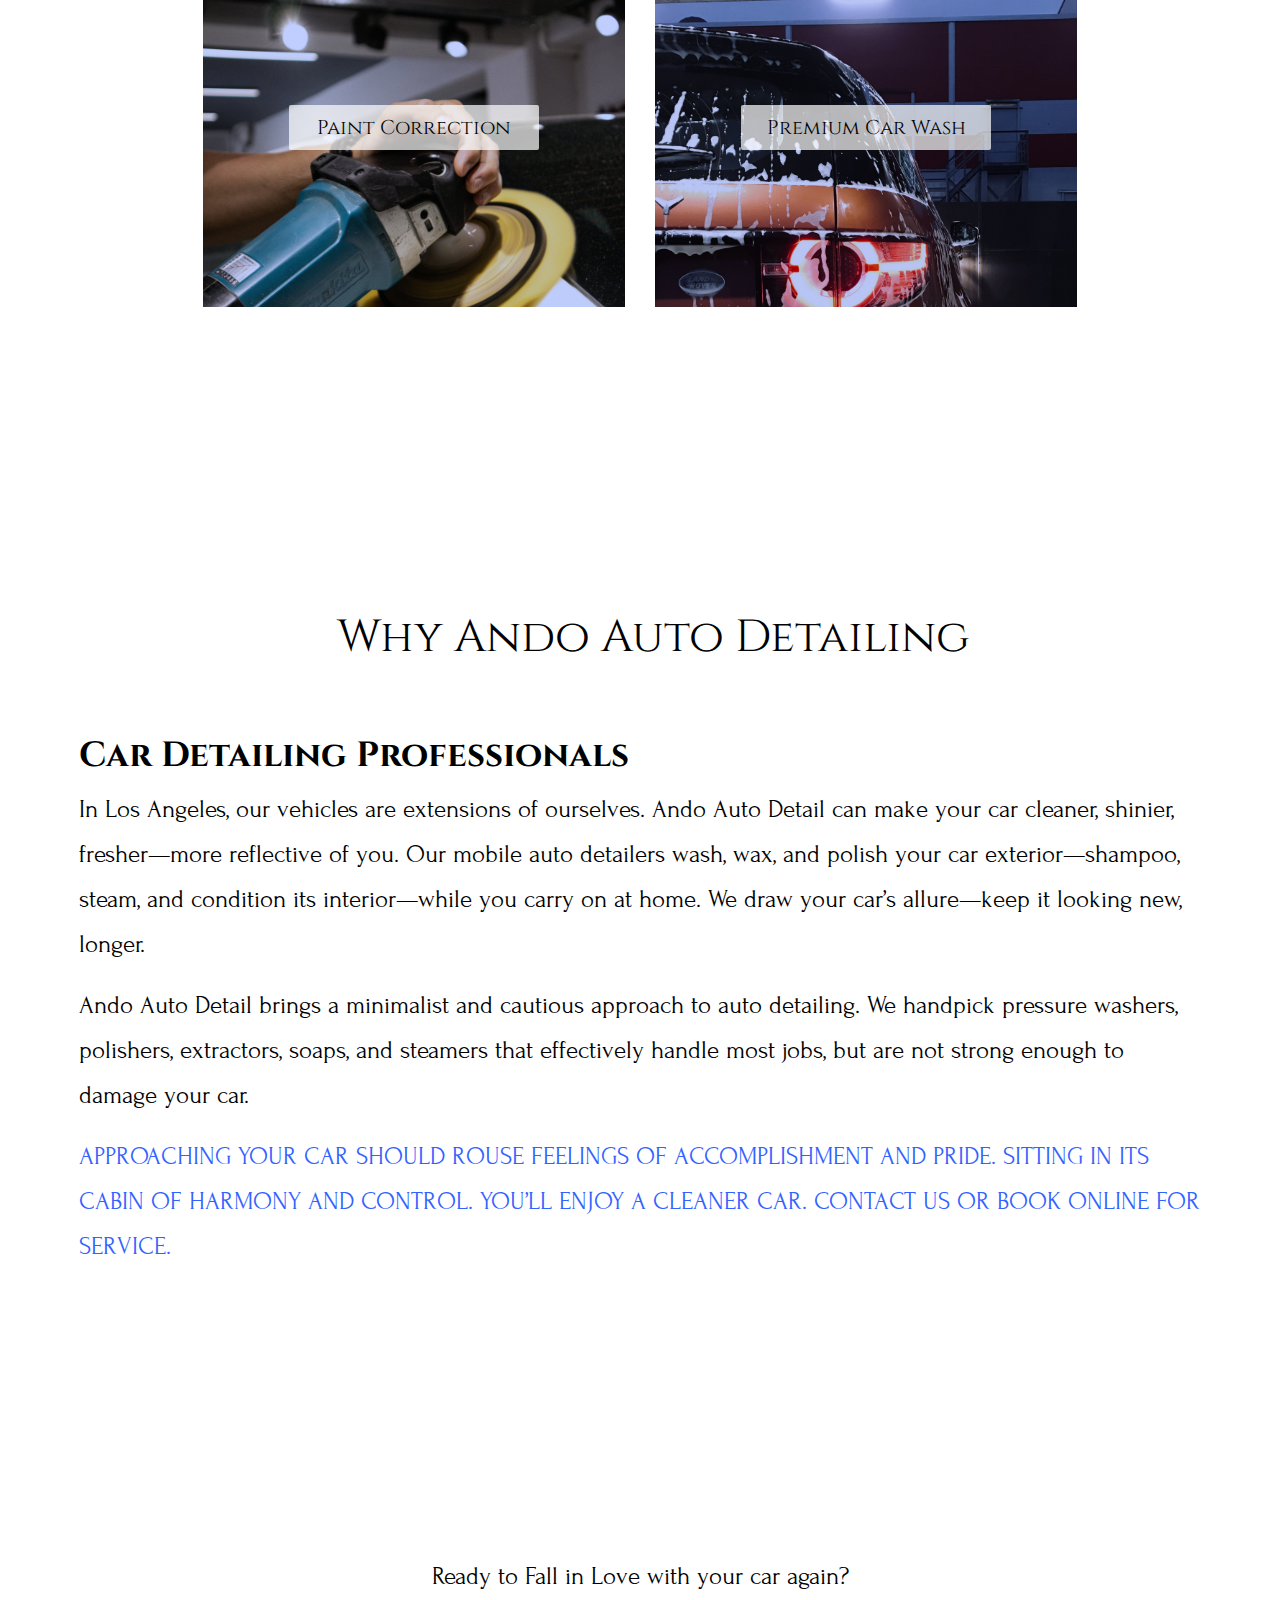
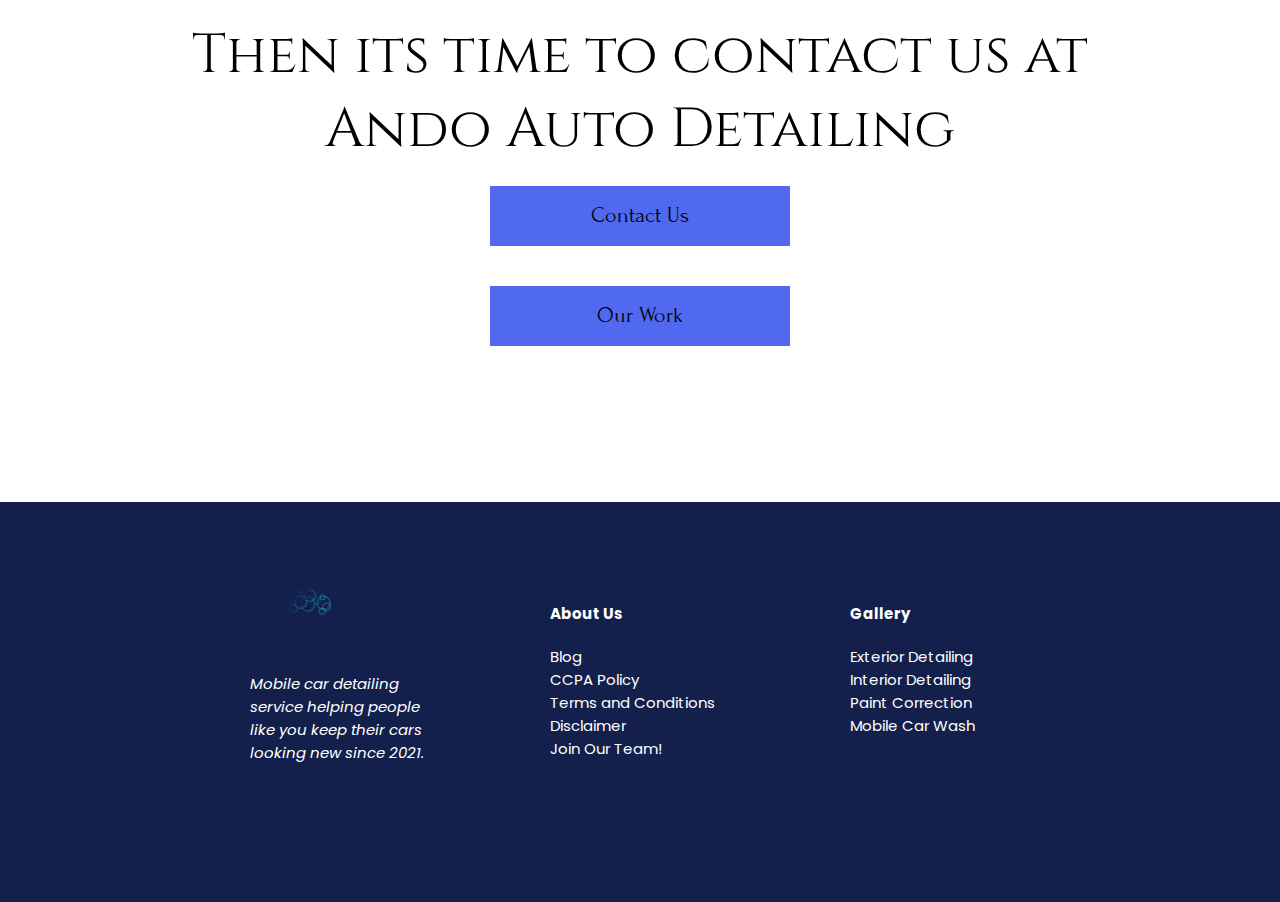
==== commit b1e318ce: "Update index.html" ====
--- a/index.html
+++ b/index.html
@@ -4,27 +4,23 @@
     <meta charset="UTF-8">
     <meta http-equiv="X-UA-Compatible" content="IE=edge">
     <meta name="viewport" content="width=device-width, initial-scale=1.0">
-    <link href="https://fonts.googleapis.com/css2?family=Assistant&display=swap" rel="stylesheet">
-    <link href="https://fonts.googleapis.com/css2?family=Cinzel:wght@500&display=swap" rel="stylesheet">
-    <link href="https://fonts.googleapis.com/css2?family=Nanum+Pen+Script&display=swap" rel="stylesheet">
-    <link href="https://fonts.googleapis.com/css2?family=Julius+Sans+One&display=swap" rel="stylesheet">
-    <link href="https://fonts.googleapis.com/css2?family=Forum&display=swap" rel="stylesheet">
-    <link rel="stylesheet" href="styles.css">
+    <link rel="stylesheet" href="css/styles.css">
+    <link rel="icon" type="image/x-icon" href="imgs/favicon.ico">
     <title>Ando Auto Detailing</title>
 </head>
 <body>
     <div class="page">
         <section class="header-section">
             <header class="header">
-                <img src="imgs/logoremovebg.png" class="image-logo">
+                <img src="imgs/logoremovebg.png" class="image-logo" href=index.html>
                 <nav>
                     <ul class="header-navbar-list">
                         <li><a>Home</a></li>
                         <li><a>Services</a></li>
-                        <li><a>About</a></li>
+                        <li><a href="html/about.html">About</a></li>
                         <li><a>Gallery</a></li>
                         <li><a>Pricing</a></li>
-                        <li><a>Contact</a></li>
+                        <li><a href="html/contact.html">Contact</a></li>
                     </ul>
                 </nav>
                 <label class="header-dropdown-label" for="check">
@@ -33,7 +29,7 @@
                     <span></span>
                     <span></span>
                 </label>
-            </header>  
+            </header>
             <section class="header-dropdown-list">
                 <ul class="header-navbar-list-dropdown">
                     <li><a>Home</a></li>
--- a/css/styles.css
+++ b/css/styles.css
@@ -0,0 +1,571 @@
+@import url(https://fonts.googleapis.com/css2?family=Assistant&display=swap);
+@import url(https://fonts.googleapis.com/css2?family=Cinzel:wght@500&display=swap);
+@import url(https://fonts.googleapis.com/css2?family=Forum&display=swap);
+@import url(https://fonts.googleapis.com/css2?family=Poppins&display=swap);
+
+*, *::after, *::before {
+    margin:0;
+}
+
+body {
+    position: absolute;
+    max-width:100%;
+}
+
+/***************************************************************************************************************
+Header Section
+****************************************************************************************************************/
+.header-section {
+    background-image: url(../imgs/audiheaderimage.jpg);
+    background-size: cover;
+    background-position: 50% 60%;
+    height: 100vh;
+    width: 100vw;
+    max-width: 100%;
+    background-color: rgba(156, 179, 255, 0.55);
+    background-blend-mode: multiply;
+    color: white;
+}
+
+.header {
+    display: flex;
+    justify-content: space-between;
+}
+
+.header-navbar-list {
+    display: flex;
+    justify-content: flex-end;
+    list-style-type: none;
+    margin-right: 60px;
+}
+
+.header-navbar-list li {
+    margin: 50px 30px;
+    font: 20px "Poppins";
+}
+
+nav {
+    width: 100%;
+}
+
+.header-dropdown-label {
+
+    visibility: hidden;
+    display: flex;
+    flex-direction: column;
+    width: 40px;
+    cursor: pointer;
+    margin: 15px 30px 0 0;
+}
+
+.header-dropdown-label span {
+    background-color: white;
+    border-radius: 10px;
+    height: 5px;
+    margin: 5px 0;
+    transition: .4s cubic-bezier(.68,-.6,.32,1.6);
+}
+span:nth-of-type(1){
+    width:50%;
+}
+span:nth-of-type(2){
+    width:100%;
+}
+span:nth-of-type(3){
+    width:75%;
+}
+input[type="checkbox"]{
+    display:none;
+}
+input[type="checkbox"]:checked ~ span:nth-of-type(1){
+    transform-origin:bottom;
+    transform:rotatez(45deg) translate(7px,3px)
+}
+input[type="checkbox"]:checked ~ span:nth-of-type(2){
+    transform-origin:top;
+    transform:rotatez(-45deg)
+}
+input[type="checkbox"]:checked ~ span:nth-of-type(3){
+    transform-origin:bottom;
+    width:56%;
+    transform: translate(16px,-10px) rotatez(45deg);
+}
+
+.header-dropdown-list {
+    display: flex;
+    flex-direction: column;
+    visibility: hidden;
+}
+
+.header-navbar-list-dropdown {
+    list-style-type: none;
+    padding: 0;
+    background-color: white;
+}
+
+.header-navbar-list-dropdown li {
+    color: black;
+    background-color: white;
+    height: 30px;
+    font: 20px "Poppins";
+    text-align: center;
+    border-bottom: solid 1px black;
+}
+
+.header-navbar-list-dropdown li:nth-of-type(1) {
+    border-top: solid 1px black;
+}
+
+
+
+
+
+.image-logo {
+    height:120px;
+}
+
+.header-intro-section {
+    position: absolute;
+    top: 10vh;
+    margin: 20vh 0 0 100px;
+}
+
+h1 {
+    font: 68px "Cinzel";
+}
+
+.header-intro-section p {
+    font: 20px "Cinzel";
+    margin-bottom: 5px;
+}
+
+.header-intro-section button {
+    background-color: rgb(81, 105, 241);
+    border: none;
+    box-sizing: border-box;
+    color: white;
+    font: 22px "Forum";
+    line-height: 24px;
+    padding: 16px 23px;
+    margin: 20px;
+    transition: .8s;
+    width: 200px;
+    height: 60px;
+}
+
+.header-intro-section button:hover {
+    height: 65px;
+    width: 220px;
+    font-size: 24px;
+}
+
+/*****************************************************************************************************************
+Service Section
+******************************************************************************************************************/
+
+.services-section {
+    display: flex;
+    flex-direction: column;
+}
+
+.services-section-text {
+    align-self: center;
+    margin: 80px 370px 60px 0;
+}
+
+.services-section h2 {
+    font: 55px "Cinzel";
+    text-align: start;
+    margin-bottom: 10px;
+}
+
+.services-section p {
+    font-family: "Forum";
+    text-align: start;
+}
+
+
+.services-section-links {
+    display: flex;
+    flex-direction: row;
+    justify-content: center;
+}
+
+.service {
+    height: 450px;
+    width: 300px;
+    margin: 0 15px;
+    background-color: rgba(156, 179, 255, 0.65);
+    background-blend-mode: multiply;
+    display: flex;
+    justify-content: center;
+    align-items: center;
+}
+
+.exterior-detail {
+    background-image: url(../imgs/exteriordetail.jpg);
+    background-size: cover;
+    background-color: rgba(255, 180, 145, 0.55);
+    background-blend-mode: multiply;
+}
+
+.interior-detail {
+    background-image: url(../imgs/interiordetail.jpg);
+    background-size: cover;
+}
+
+.paint-correction {
+    background-image: url(../imgs/paintcorrection.jpg);
+    background-size: cover;
+}
+
+.car-wash {
+    background-image: url(../imgs/premierwash.jpg);
+    background-size: cover;
+}
+
+.service-textbox {
+    height: 45px;
+    width: 250px;
+    background-color: rgba(255,255,255,.7);
+    border: none;
+    border-radius: 2px;
+    display:flex;
+    flex-direction: column;
+    justify-content: center;
+    align-items:center;
+    transition: .5s;
+}
+
+.service-textbox h5 {
+    font: 20px "Cinzel";
+}
+
+.service-textbox p {
+    text-align: center;
+    display: none;
+}
+
+.service:hover .service-textbox p {
+    display: block;
+}
+
+.service:hover .service-textbox {
+    height: 350px;
+    justify-content: space-evenly;
+}
+
+.service:hover {
+    background-color: white;
+}
+
+/***********************************************************************************************************
+About Section
+***********************************************************************************************************/
+
+.about-section-container {
+    margin: 120px 0;
+    display:flex;
+    flex-direction: row-reverse;
+}
+
+.about-section-background {
+    background-image: url(../imgs/driverinterior.jpg);
+    background-size: cover;
+    background-attachment: fixed;
+    background-repeat: no-repeat;
+    background-position: center center;
+    min-width:50vw;
+    height:1000px;
+}
+
+.about-section-text {
+    color: black;
+    background-color: rgba(255,255,255,1);
+    height: 800px;
+    min-width: 70vw;
+    align-self: center;
+    margin-right: -30vw;
+    z-index: 1;
+    display: flex;
+    justify-content: space-between;
+}
+
+.about-section-text h2 {
+    font: 45px "Cinzel";
+    align-self: center;
+    margin: 0 3vw 0 5vw;
+    min-width: 270px;
+}
+
+.about-section-text section {
+    margin: 0 2vw 0 0;
+    max-width: 800px;
+    display: flex;
+    flex-direction: column;
+    justify-content: space-around;
+}
+
+.about-section-text h3 {
+    font: 35px "Cinzel";
+    font-weight: bold;
+}
+
+.about-section-text p {
+    font: 25px "Forum";
+    line-height: 45px;
+}
+
+.last-paragraph {
+    color: rgb(50, 98, 255)
+}
+
+
+/***********************************************************************************************************
+Contact Section
+***********************************************************************************************************/
+
+.contact-section {
+    margin: 0 8vw;
+}
+
+.contact-section-container {
+    min-height: 500px;
+    height: 60vh;
+    display: flex;
+    flex-direction: column;
+    align-items: center;
+    justify-content: flex-start;
+}
+
+.contact-section-container p {
+    font: 25px "Forum";
+    text-align: center;
+    margin: 0 0 3vh 0;
+}
+
+.contact-section-container h2 {
+    font: 55px "Cinzel";
+    text-align: center;
+}
+
+
+.contact-section-container button {
+    background-color: rgb(81, 105, 241);
+    border: none;
+    box-sizing: border-box;
+    color: black;
+    font-family: "Forum";
+    font-size: 22px;
+    line-height: 24px;
+    padding: 16px 23px;
+    margin: 20px;
+    transition: .8s;
+    height: 60px;
+    width: 300px;
+}
+
+.contact-section-container button:hover {
+    height: 65px;
+    width: 320px;
+    font-size: 24px;
+}
+
+/*******************************************************************************************************
+Footer Section
+********************************************************************************************************/
+
+.footer-section {
+    background-color: rgb(19, 32, 75);
+    height: 400px;
+}
+
+.footer-section-container {
+    display: flex;
+    justify-content: center;
+    align-items: flex-start;
+}
+
+.footer-section-container div {
+    display: flex;
+    flex-direction: column;
+    align-items: flex-start;
+    width: 180px;
+    margin: 20px;
+    font: 15px "Poppins";
+    color: white;
+    margin: 50px 60px 0 60px;
+}
+
+.footer-section ul {
+    list-style-type: none;
+    padding-left: 0;
+}
+
+.footer-section h4 {
+    margin-bottom: 20px;
+}
+
+.footer-section div + div {
+    margin-top: 100px; 
+}
+
+/******************************************************************************************************************
+Media Queries
+*******************************************************************************************************************/
+
+@media screen and (max-width: 1350px) {
+    /* body {
+        background-color: rgb(69, 197, 236);
+    } */
+    .services-section-links {
+        flex-wrap: wrap;
+    }
+    .service {
+        margin: 15px;
+        width: 33vw;
+        height: 40vh;
+    }
+    .services-section-text {
+        margin: 80px 0px 60px 0px;
+    }
+}
+
+@media screen and (max-width: 1300px) {
+    /* body {
+        background-color: rgb(44, 107, 35);
+    } */
+    .about-section-text {
+        min-width: 90vw;
+        max-width: 90vw;
+        flex-direction: column;
+        justify-content: space-evenly;
+        margin: 0 -95vw 0 0;
+    }
+    .about-section-background {
+        min-width: 100vw;
+    }
+    .about-section-text section {
+        margin: 0 15px;
+        max-width: 100%;
+    }
+    .about-section-text section p {
+        margin: 8px 0;
+    }
+}
+
+@media screen and (max-width: 1000px) {
+    .service {
+        width: 45vw;
+        height: 50vw;
+        margin: 10px;
+    }
+    .header-dropdown-label {
+        visibility:visible;
+    }
+    nav {
+        width: 0px;
+        visibility: hidden;
+    }
+}
+
+@media screen and (max-width: 800px) {
+    .about-section-text h3 {
+        font-size: 30px;
+    }
+    .about-section-text p {
+        font-size: 18px;
+    }
+    .header-section {
+        max-height: 100vh;
+        height: 800px;
+    }
+    .header-intro-section {
+        margin-top: 10vh;
+    }
+}
+
+@media screen and (max-width: 700px) {
+    .header-intro-section {
+        margin-left: 10px;
+    }
+    h1 {
+        font-size: 48px;
+    }
+    .services-section h2 {
+        font-size: 40px;
+    }
+    .about-section-text h2 {
+        font-size: 35px;
+    }
+    .contact-section h2 {
+        font-size: 40px;
+    }
+    .footer-section-container {
+        flex-direction:column;
+        align-items: center;
+    }
+    .footer-section {
+        height: 700px;
+    }
+    .footer-section-container div {
+        width: 300px;
+    }
+    .footer-section-summary img {
+        align-self: center;
+    }
+    .footer-section ul {
+        width: 100%;
+        text-align: center;
+    }
+    
+    .footer-section h4 {
+        width: 100%;
+        text-align: center;
+        margin-bottom: 10px;
+    }
+}
+
+@media screen and (max-width:600px) {
+    .header-section {
+        max-height: 100vh;
+        height: 600px;
+    }
+
+    .services-section-links {
+        flex-direction: column;
+        align-items: center;
+    }
+    .service {
+        width: 80vw;
+        height: 390px;
+    }
+
+
+    .about-section-text h2 {
+        text-align: center;
+    }
+    .about-section-text {
+        height: 1000px;
+    }
+    .about-section-background {
+        height: 1200px;
+    }
+    .about-section-text h3 {
+        text-align: center;
+    }
+    .contact-section {
+        height: 600px;
+    }
+
+
+}
+
+@media screen and (max-width:500px) {
+    .about-section-text {
+        height: 1250px;
+    }
+    .about-section-background {
+        height: 1450px;
+    }
+}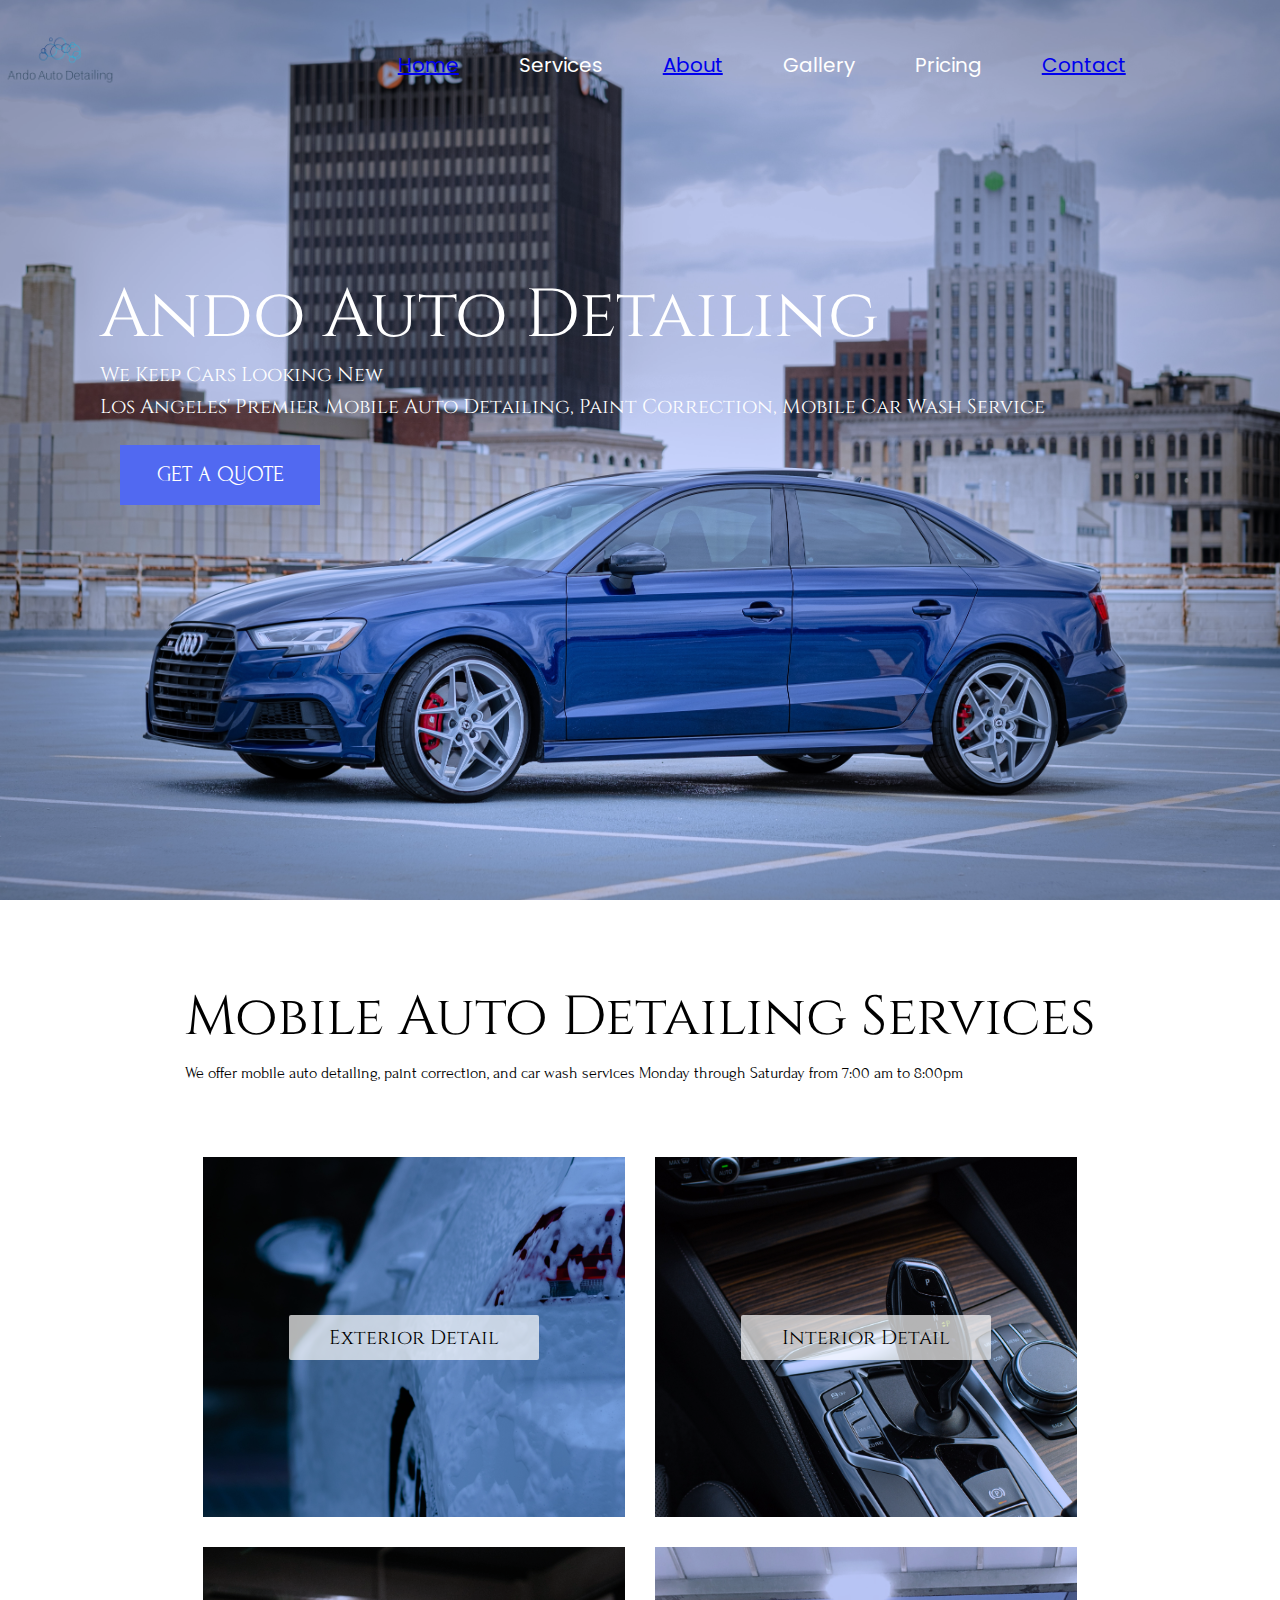
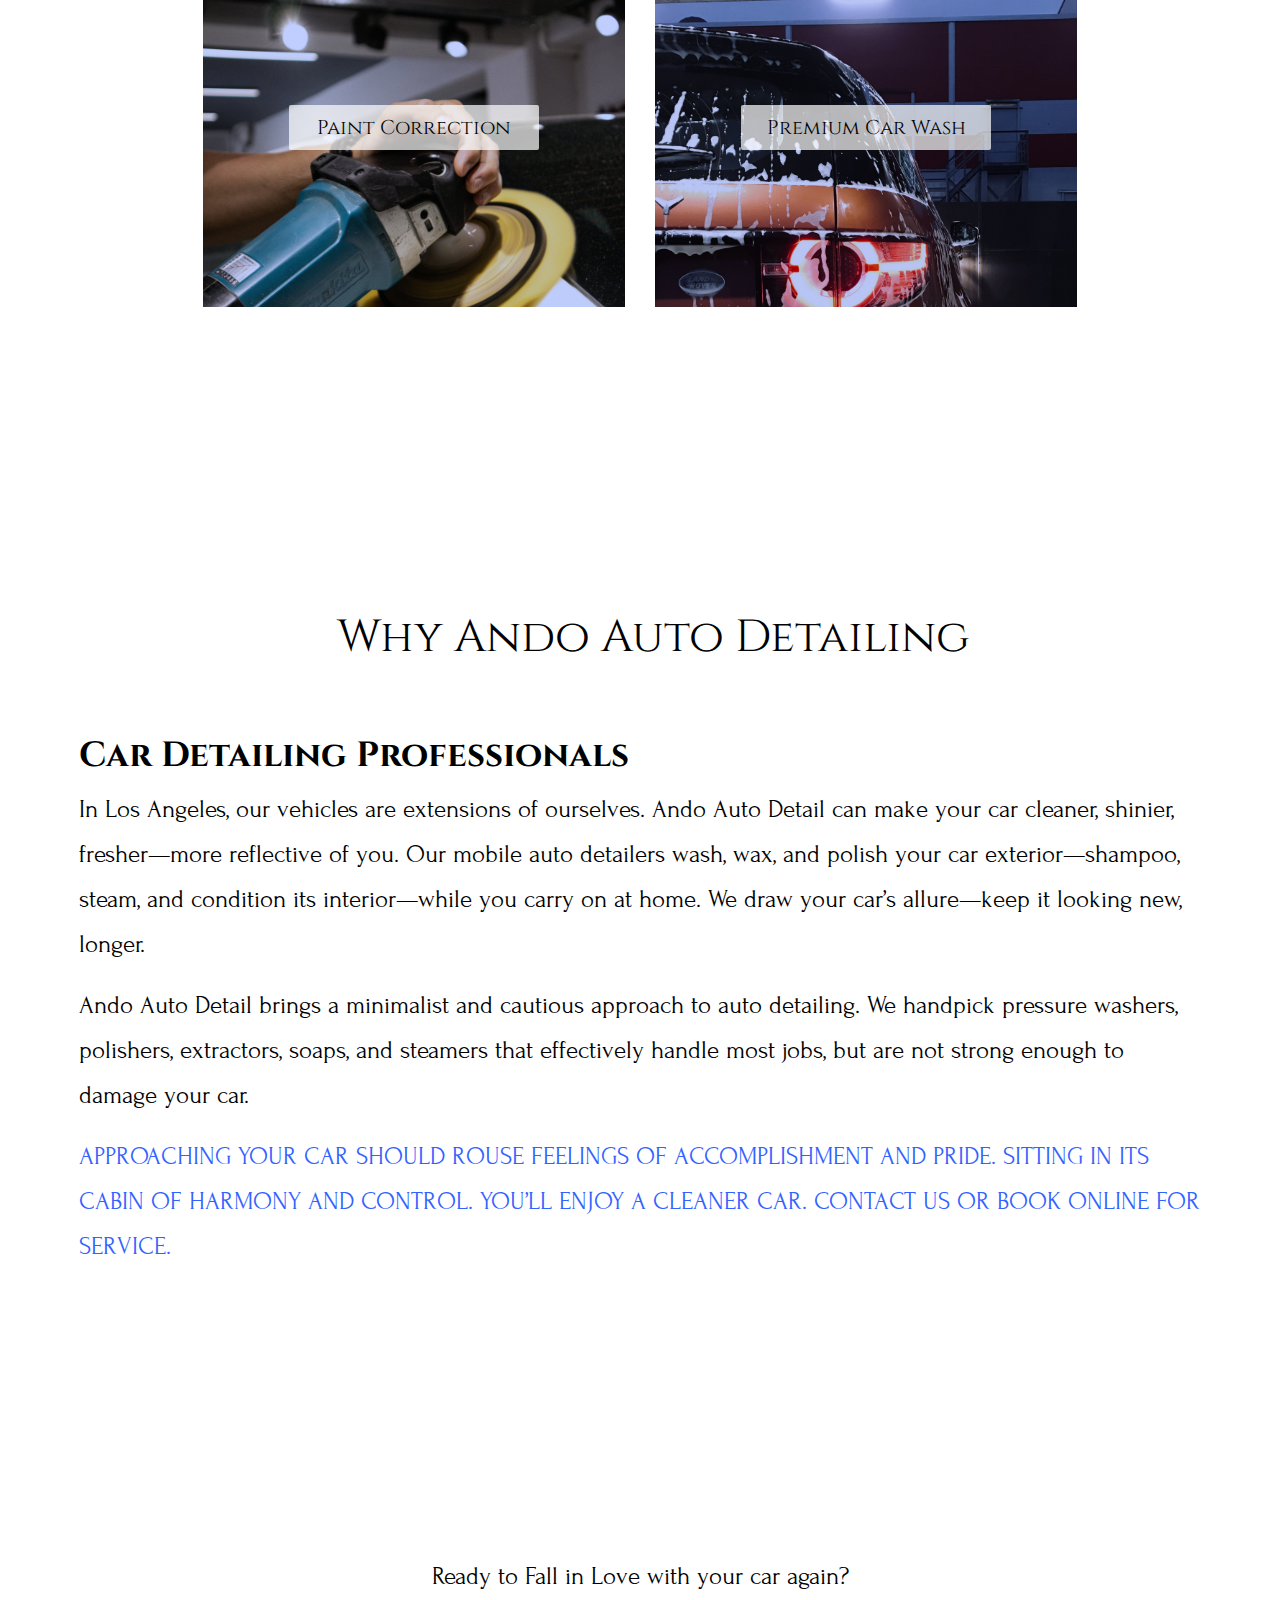
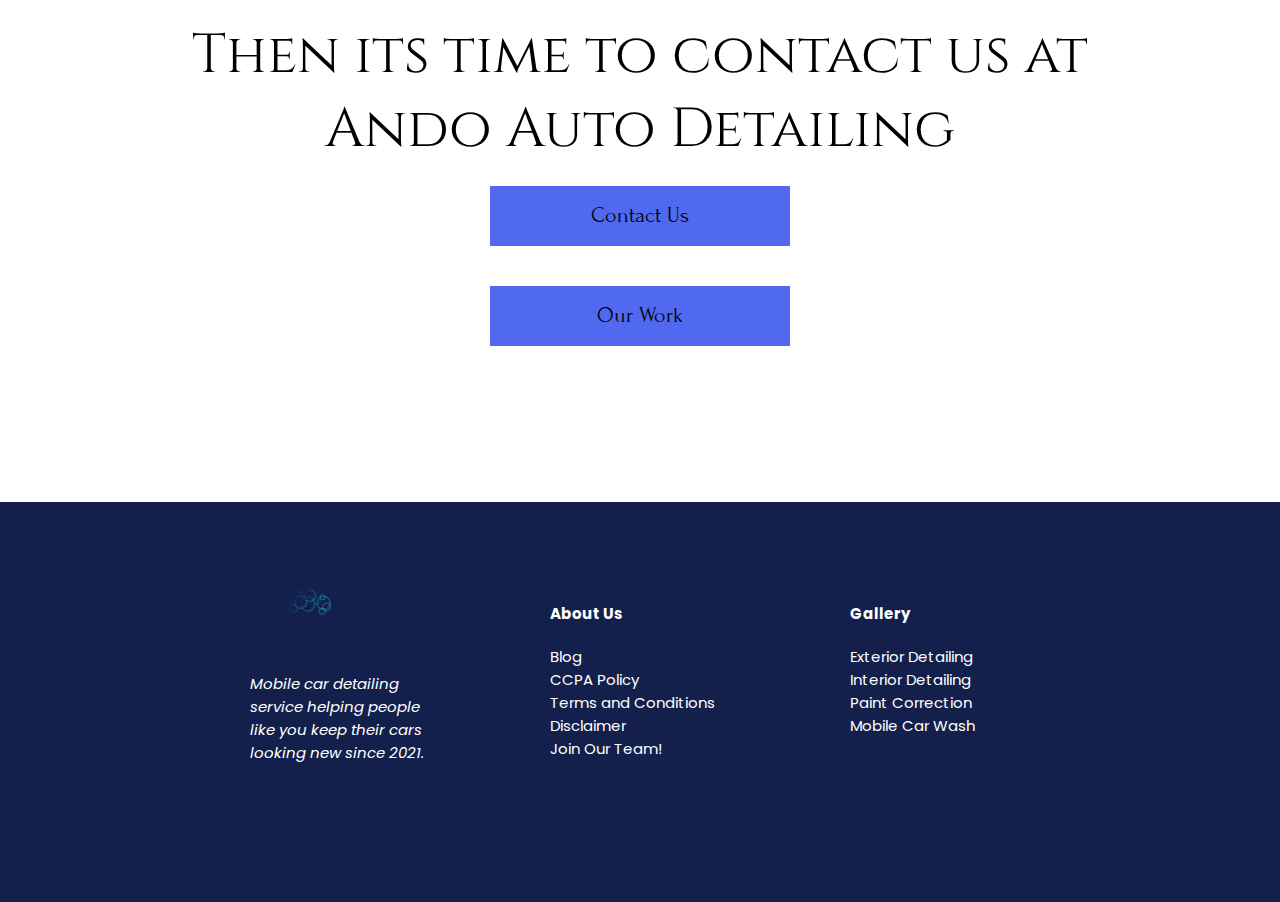
==== commit e1682d3f: "Update index.html" ====
--- a/index.html
+++ b/index.html
@@ -12,10 +12,10 @@
     <div class="page">
         <section class="header-section">
             <header class="header">
-                <img src="imgs/logoremovebg.png" class="image-logo" href=index.html>
+                <a href="index.html"><img src="imgs/logoremovebg.png" class="image-logo"></a>
                 <nav>
                     <ul class="header-navbar-list">
-                        <li><a>Home</a></li>
+                        <li><a href="index.html">Home</a></li>
                         <li><a>Services</a></li>
                         <li><a href="html/about.html">About</a></li>
                         <li><a>Gallery</a></li>
--- a/css/styles.css
+++ b/css/styles.css
@@ -117,9 +117,6 @@
 }
 
 
-
-
-
 .image-logo {
     height:120px;
 }
@@ -157,6 +154,7 @@
     height: 65px;
     width: 220px;
     font-size: 24px;
+    background-color: rgb(124, 139, 224);
 }
 
 /*****************************************************************************************************************
@@ -205,8 +203,6 @@
 .exterior-detail {
     background-image: url(../imgs/exteriordetail.jpg);
     background-size: cover;
-    background-color: rgba(255, 180, 145, 0.55);
-    background-blend-mode: multiply;
 }
 
 .interior-detail {
@@ -369,6 +365,7 @@
     height: 65px;
     width: 320px;
     font-size: 24px;
+    background-color: rgb(124, 139, 224);
 }
 
 /*******************************************************************************************************
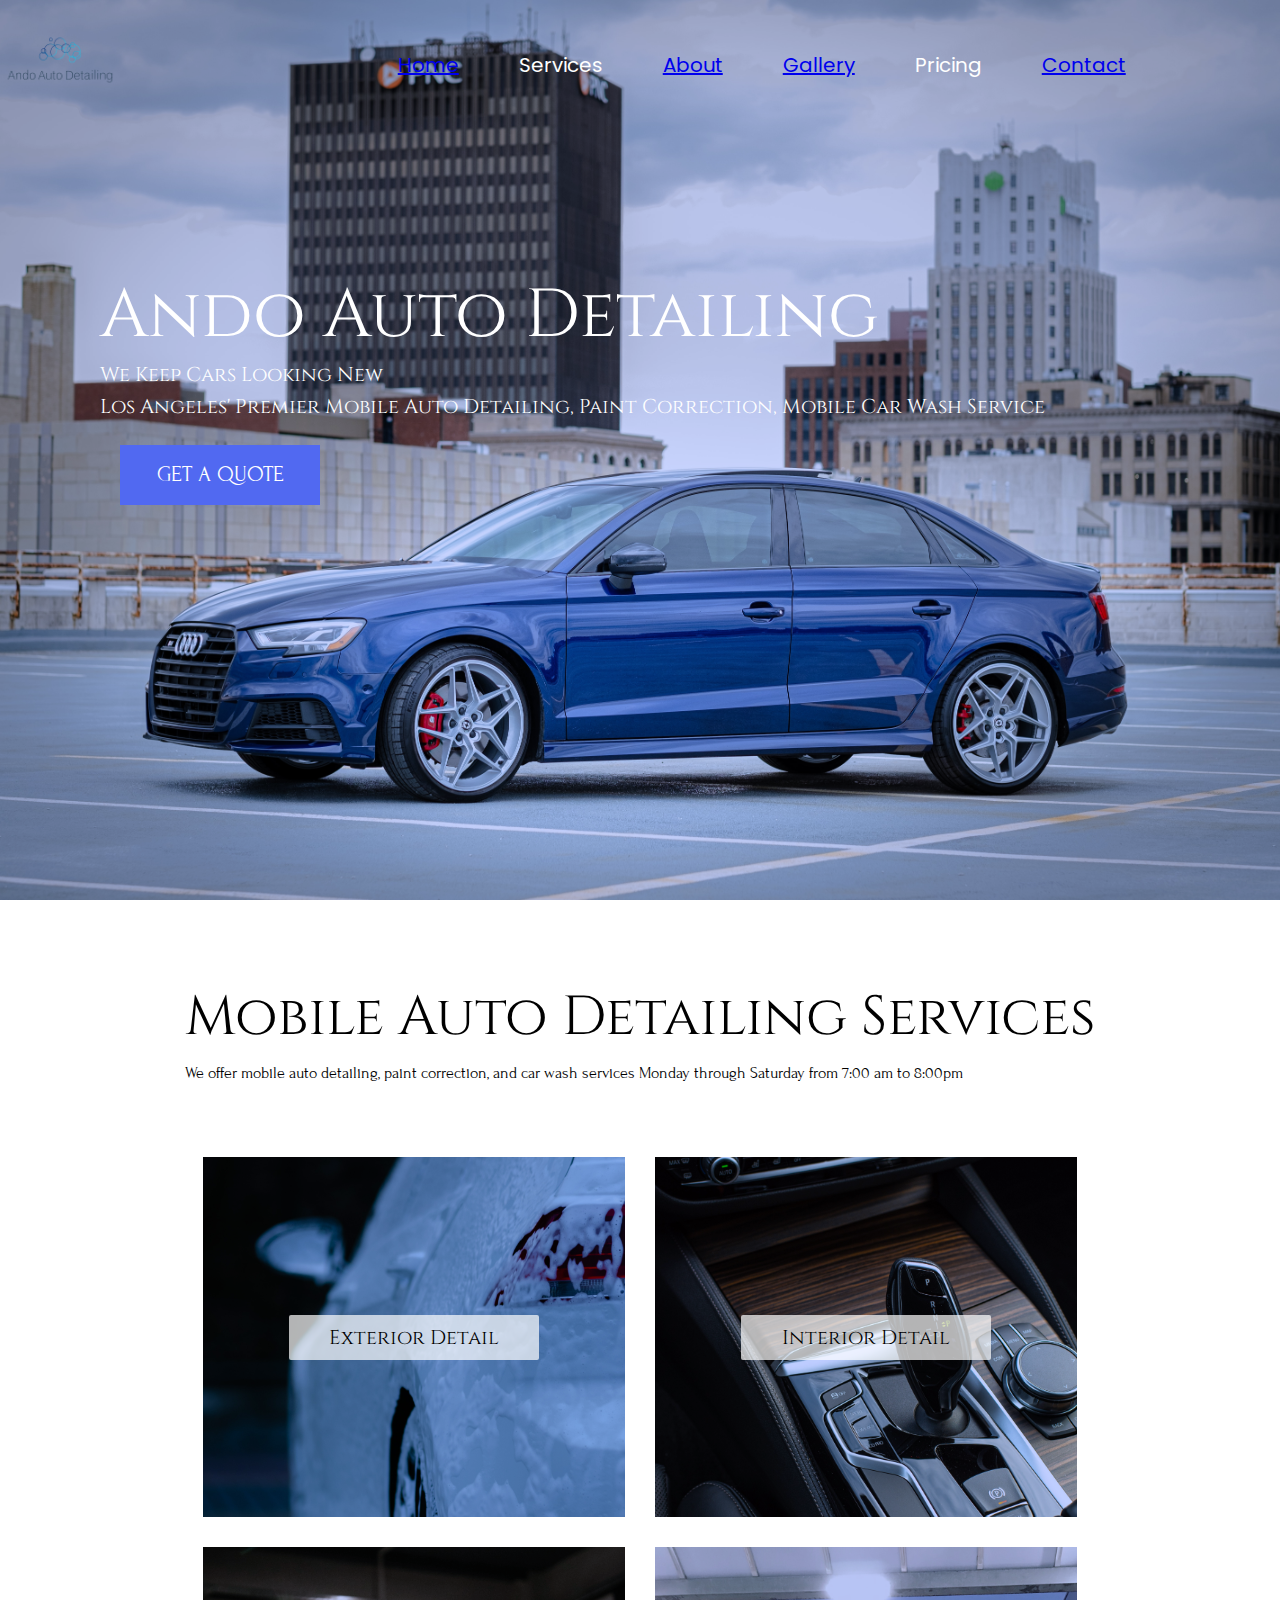
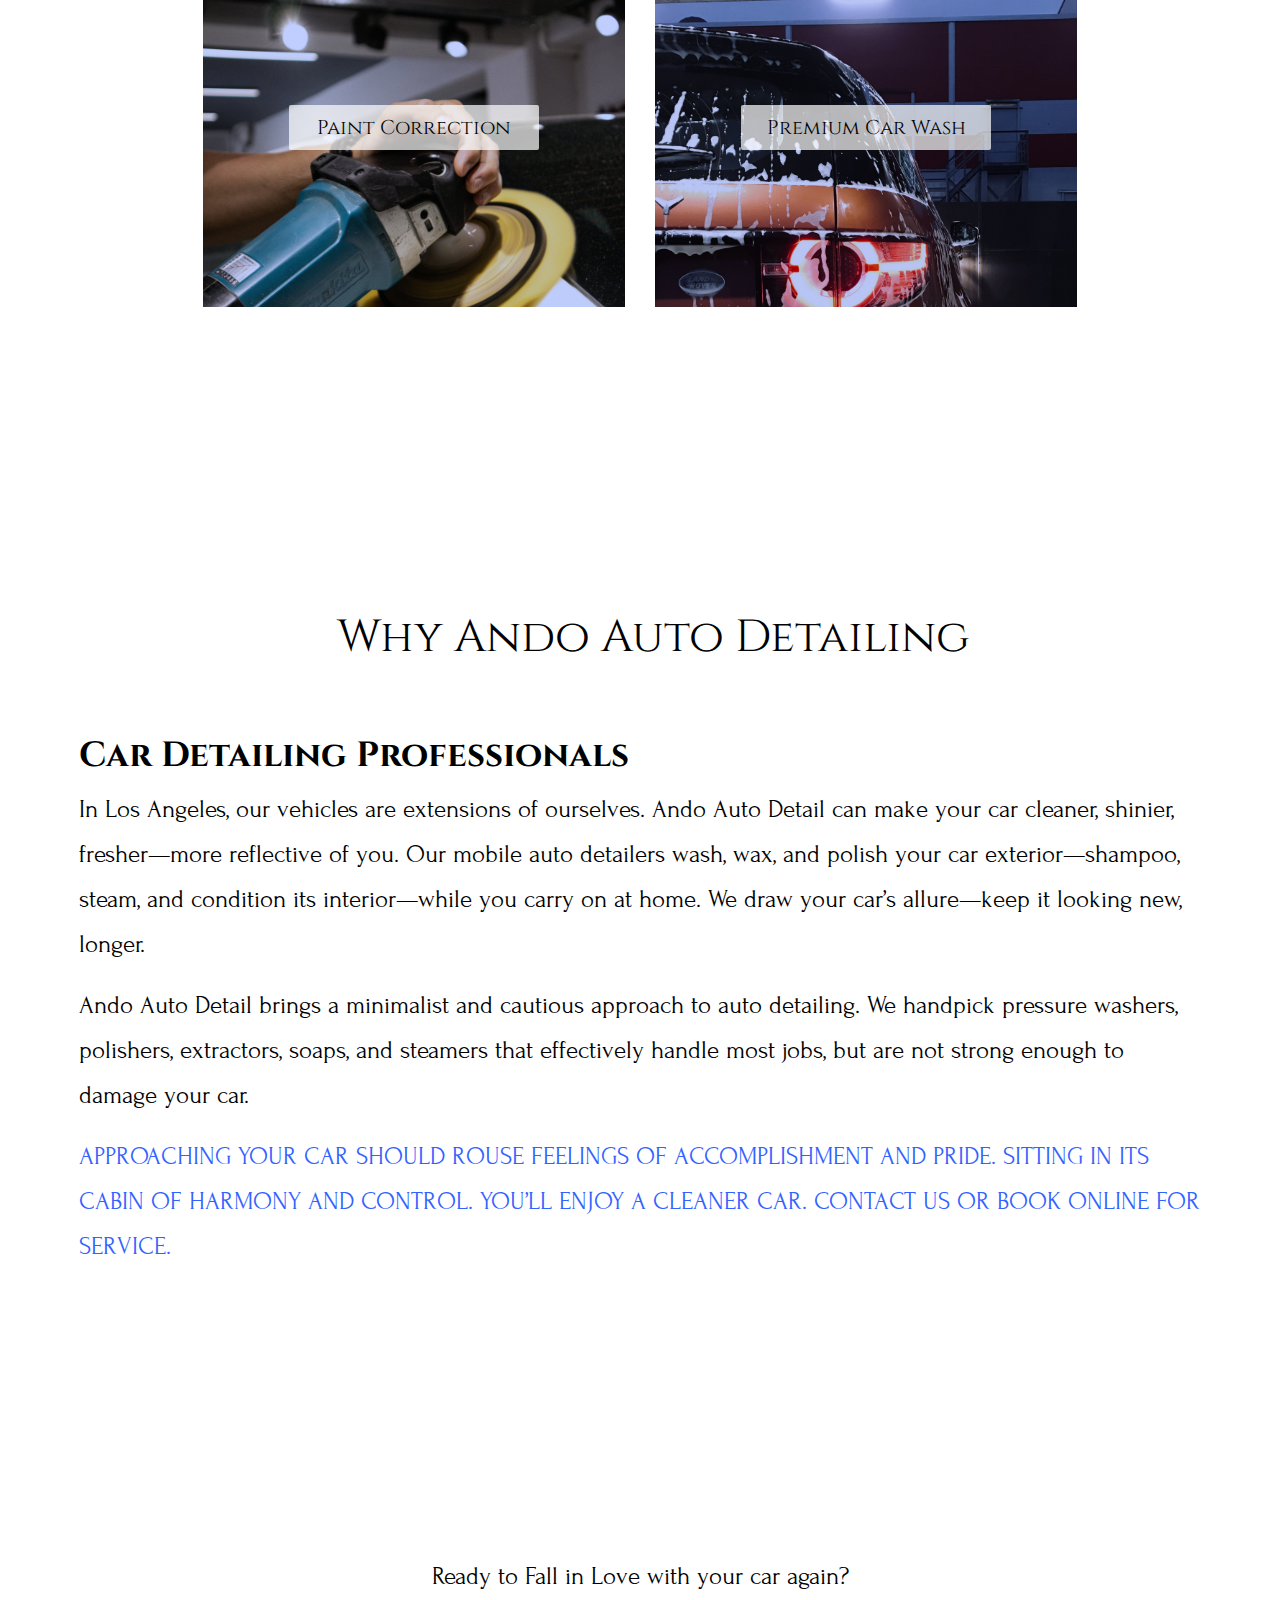
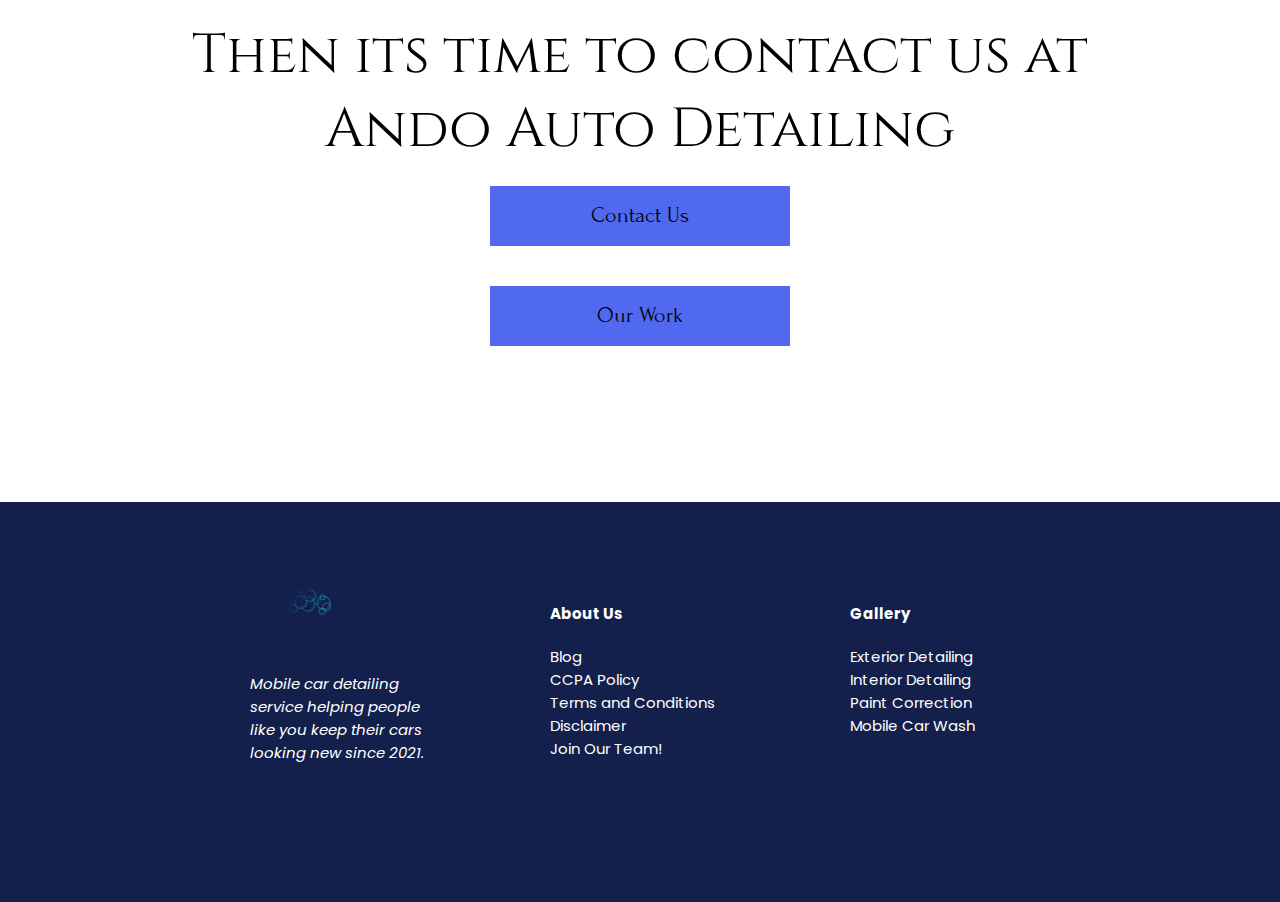
==== commit 2276bc89: "Added Functionality to Hamburger Menu" ====
--- a/index.html
+++ b/index.html
@@ -6,6 +6,7 @@
     <meta name="viewport" content="width=device-width, initial-scale=1.0">
     <link rel="stylesheet" href="css/styles.css">
     <link rel="icon" type="image/x-icon" href="imgs/favicon.ico">
+    <script src="scripts.js" async></script>
     <title>Ando Auto Detailing</title>
 </head>
 <body>
@@ -18,28 +19,27 @@
                         <li><a href="index.html">Home</a></li>
                         <li><a>Services</a></li>
                         <li><a href="html/about.html">About</a></li>
-                        <li><a>Gallery</a></li>
+                        <li><a href="html/gallery.html">Gallery</a></li>
                         <li><a>Pricing</a></li>
                         <li><a href="html/contact.html">Contact</a></li>
                     </ul>
                 </nav>
-                <label class="header-dropdown-label" for="check">
-                    <input type="checkbox" id="check"/> 
+                <div class="header-dropdown-label">
                     <span></span>
                     <span></span>
                     <span></span>
-                </label>
+                </div>
             </header>
             <section class="header-dropdown-list">
                 <ul class="header-navbar-list-dropdown">
-                    <li><a>Home</a></li>
+                    <li><a href="index.html">Home</a></li>
                     <li><a>Services</a></li>
-                    <li><a>About</a></li>
-                    <li><a>Gallery</a></li>
+                    <li><a href="html/about.html">About</a></li>
+                    <li><a href="html/gallery.html">Gallery</a></li>
                     <li><a>Pricing</a></li>
-                    <li><a>Contact</a></li>
+                    <li><a href="html/contact.html">Contact</a></li>
                 </ul>
-            </section>      
+            </section>
             <section class="header-intro-section">
                 <h1>Ando Auto Detailing</h1>
                 <p>We Keep Cars Looking New</p>
--- a/css/styles.css
+++ b/css/styles.css
@@ -1,4 +1,3 @@
-@import url(https://fonts.googleapis.com/css2?family=Assistant&display=swap);
 @import url(https://fonts.googleapis.com/css2?family=Cinzel:wght@500&display=swap);
 @import url(https://fonts.googleapis.com/css2?family=Forum&display=swap);
 @import url(https://fonts.googleapis.com/css2?family=Poppins&display=swap);
@@ -49,7 +48,6 @@
 }
 
 .header-dropdown-label {
-
     visibility: hidden;
     display: flex;
     flex-direction: column;
@@ -74,27 +72,13 @@
 span:nth-of-type(3){
     width:75%;
 }
-input[type="checkbox"]{
+
+.header-dropdown-list {
+    display: flex;
+    flex-direction: column;
     display:none;
-}
-input[type="checkbox"]:checked ~ span:nth-of-type(1){
-    transform-origin:bottom;
-    transform:rotatez(45deg) translate(7px,3px)
-}
-input[type="checkbox"]:checked ~ span:nth-of-type(2){
-    transform-origin:top;
-    transform:rotatez(-45deg)
-}
-input[type="checkbox"]:checked ~ span:nth-of-type(3){
-    transform-origin:bottom;
-    width:56%;
-    transform: translate(16px,-10px) rotatez(45deg);
-}
-
-.header-dropdown-list {
-    display: flex;
-    flex-direction: column;
-    visibility: hidden;
+    z-index: 1;
+    position: relative;
 }
 
 .header-navbar-list-dropdown {
@@ -105,11 +89,15 @@
 
 .header-navbar-list-dropdown li {
     color: black;
-    background-color: white;
-    height: 30px;
+    /* background-color: white; */
+    height: 75px;
     font: 20px "Poppins";
     text-align: center;
     border-bottom: solid 1px black;
+    width: 100%;
+    display: flex;
+    align-items: center;
+    justify-content: center;
 }
 
 .header-navbar-list-dropdown li:nth-of-type(1) {
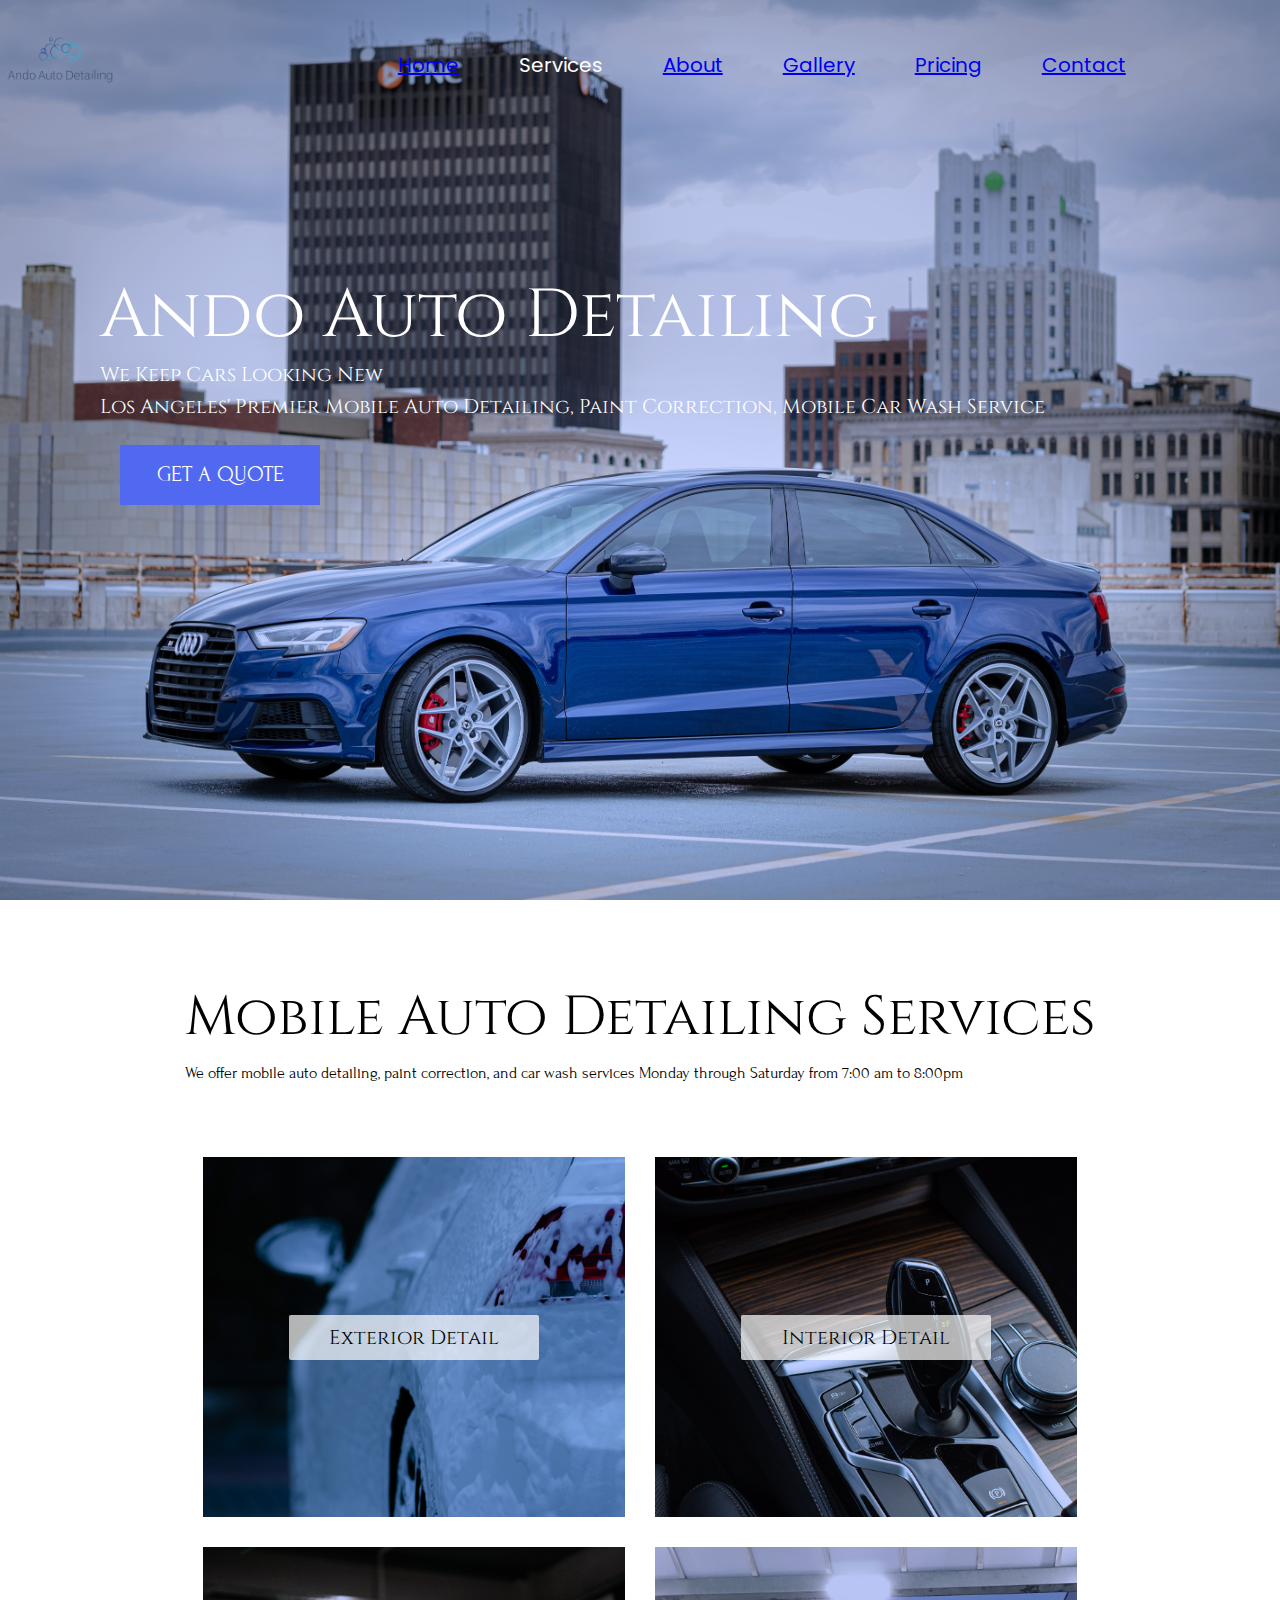
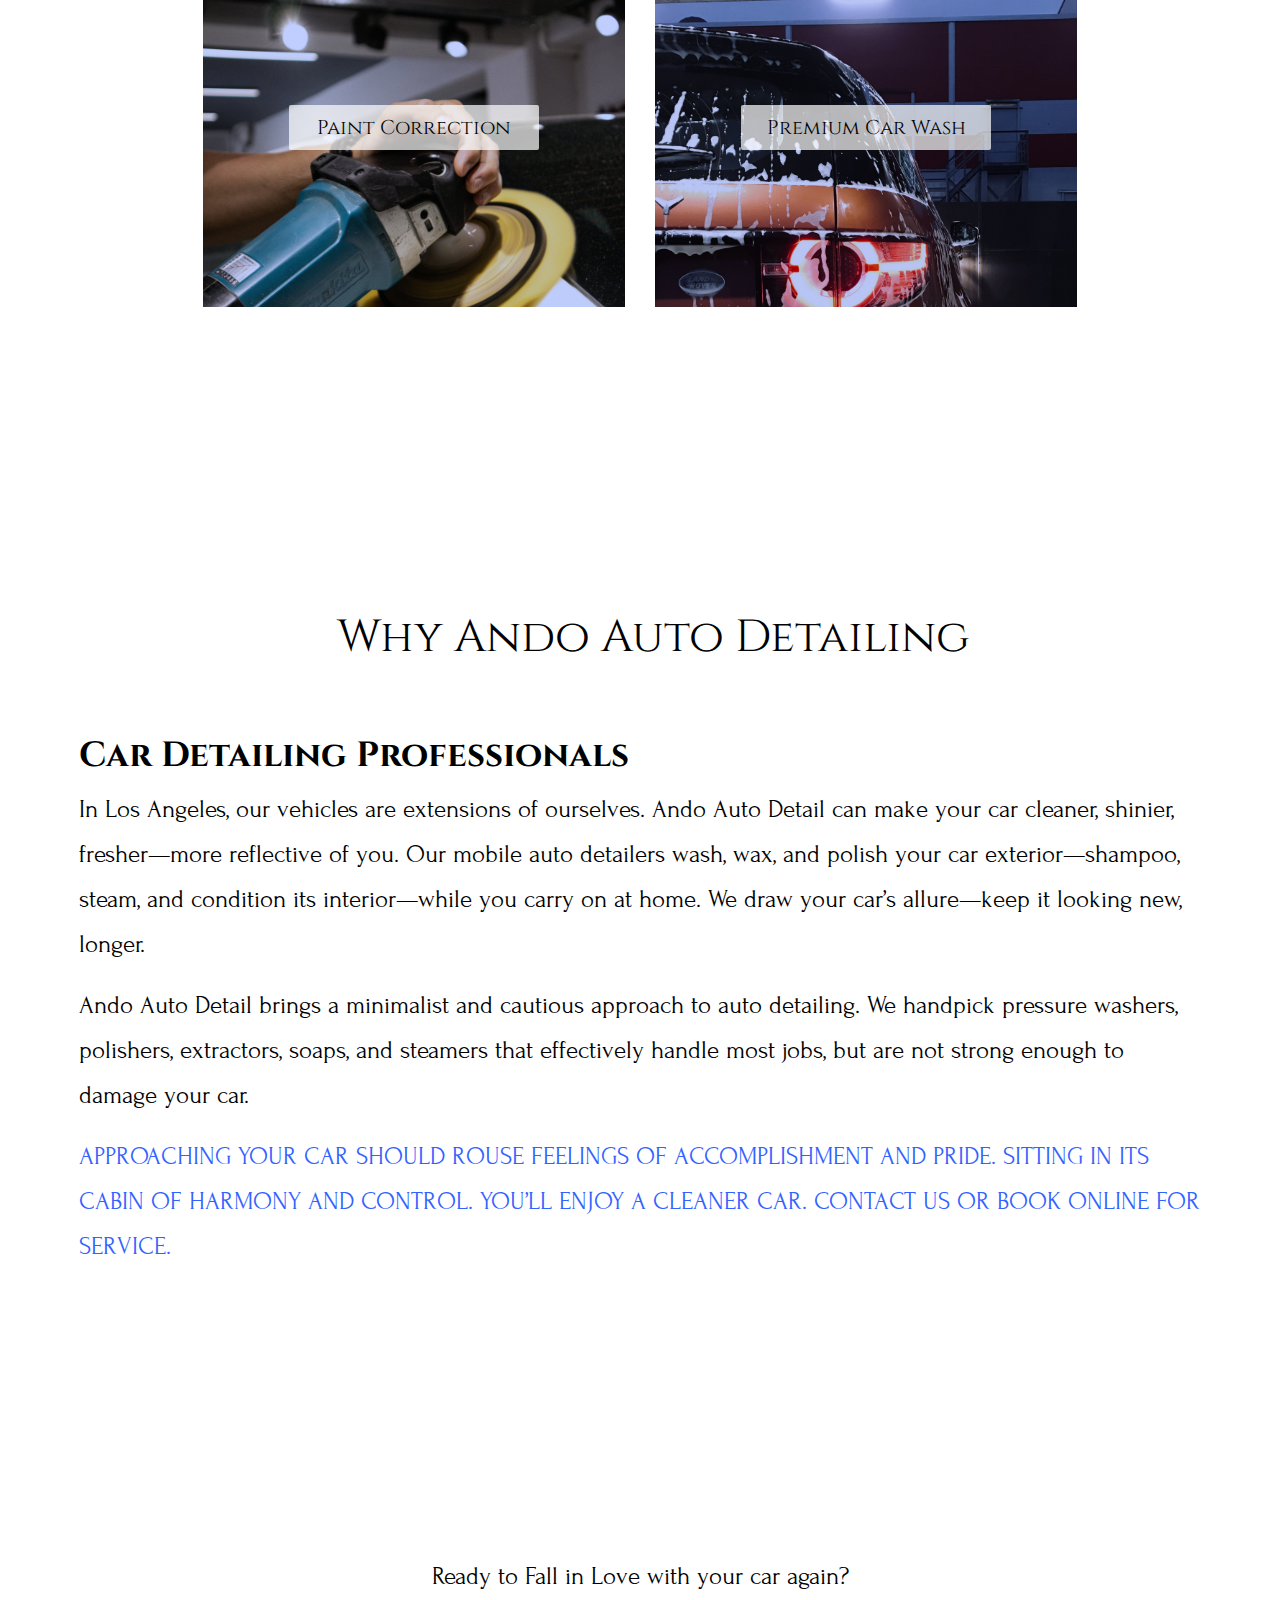
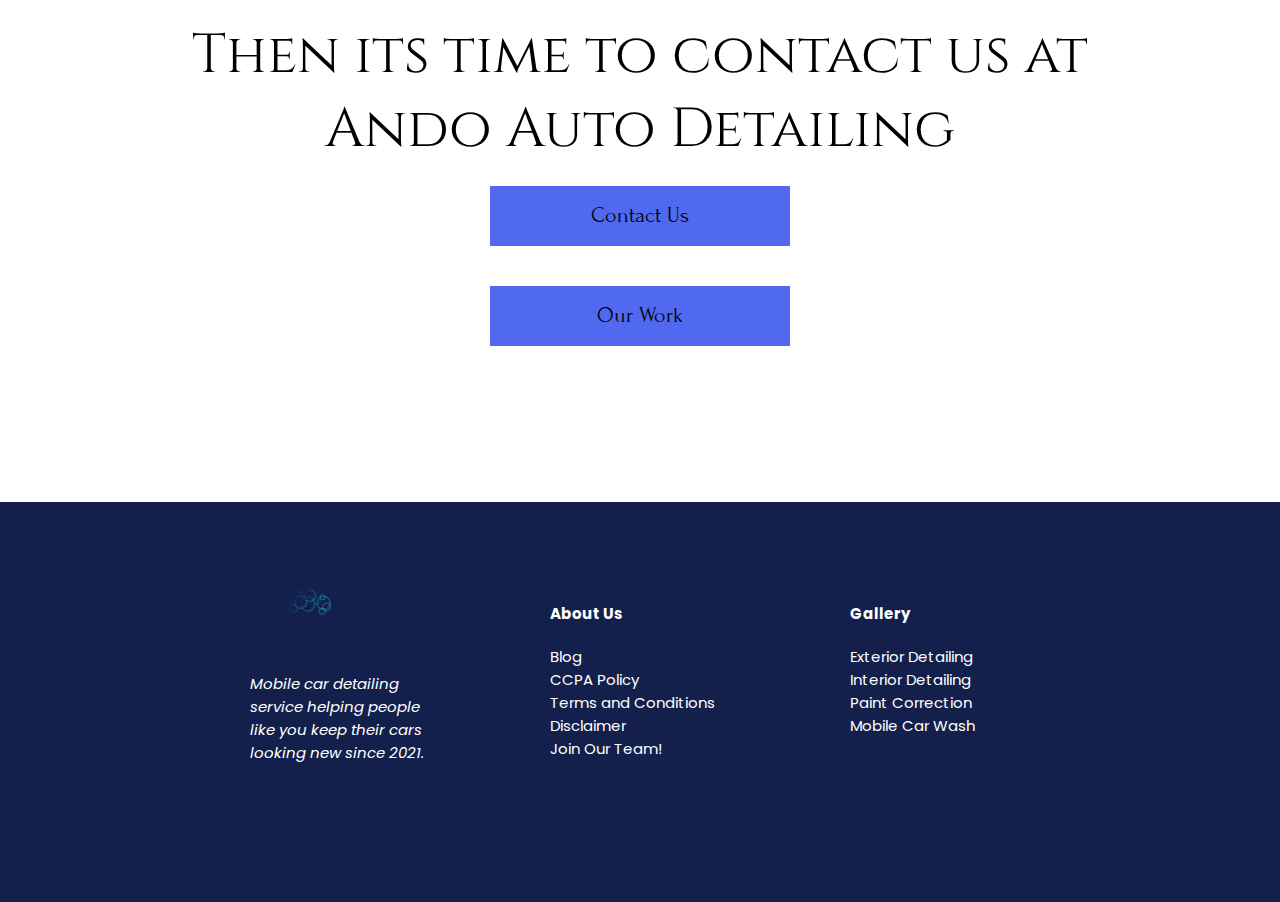
==== commit 4cf03014: "Added pricing.html to docs" ====
--- a/index.html
+++ b/index.html
@@ -20,7 +20,7 @@
                         <li><a>Services</a></li>
                         <li><a href="html/about.html">About</a></li>
                         <li><a href="html/gallery.html">Gallery</a></li>
-                        <li><a>Pricing</a></li>
+                        <li><a href="html/pricing.html">Pricing</a></li>
                         <li><a href="html/contact.html">Contact</a></li>
                     </ul>
                 </nav>
@@ -36,7 +36,7 @@
                     <li><a>Services</a></li>
                     <li><a href="html/about.html">About</a></li>
                     <li><a href="html/gallery.html">Gallery</a></li>
-                    <li><a>Pricing</a></li>
+                    <li><a href="html/pricing.html">Pricing</a></li>
                     <li><a href="html/contact.html">Contact</a></li>
                 </ul>
             </section>
